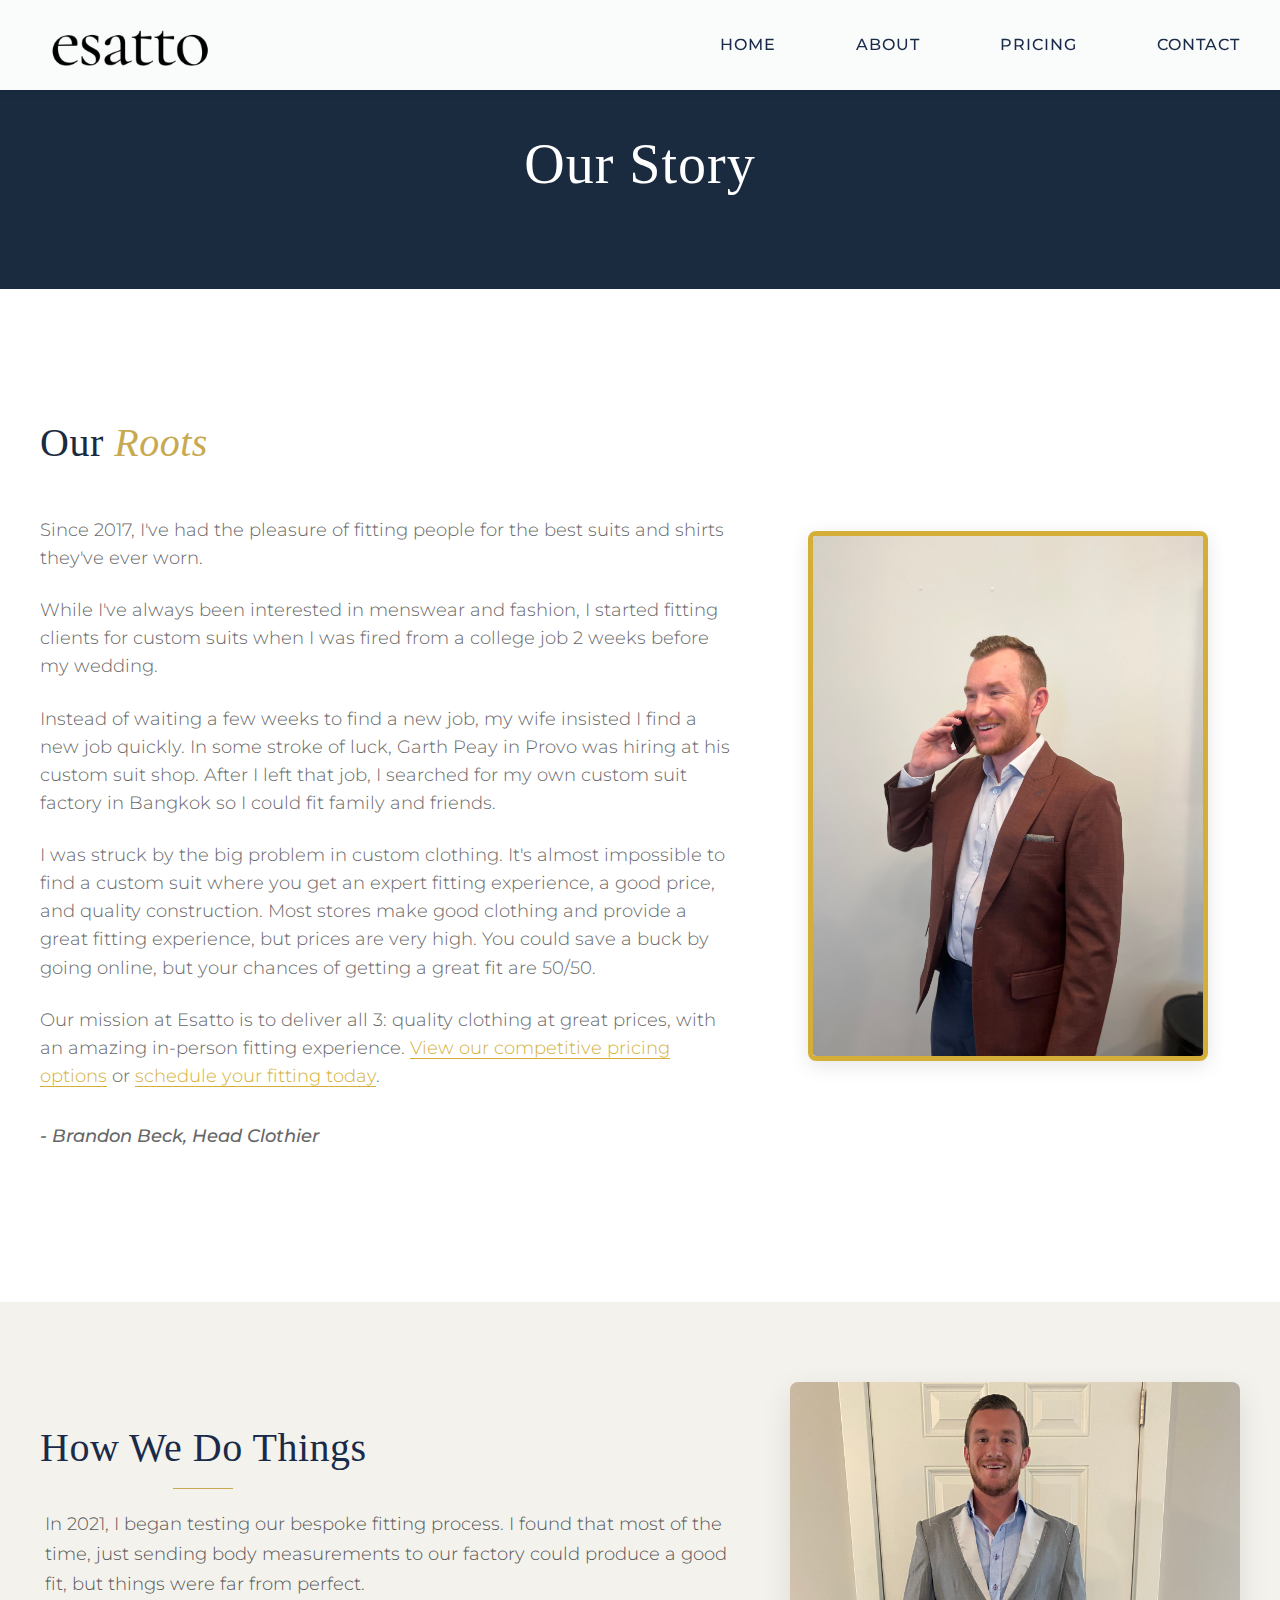
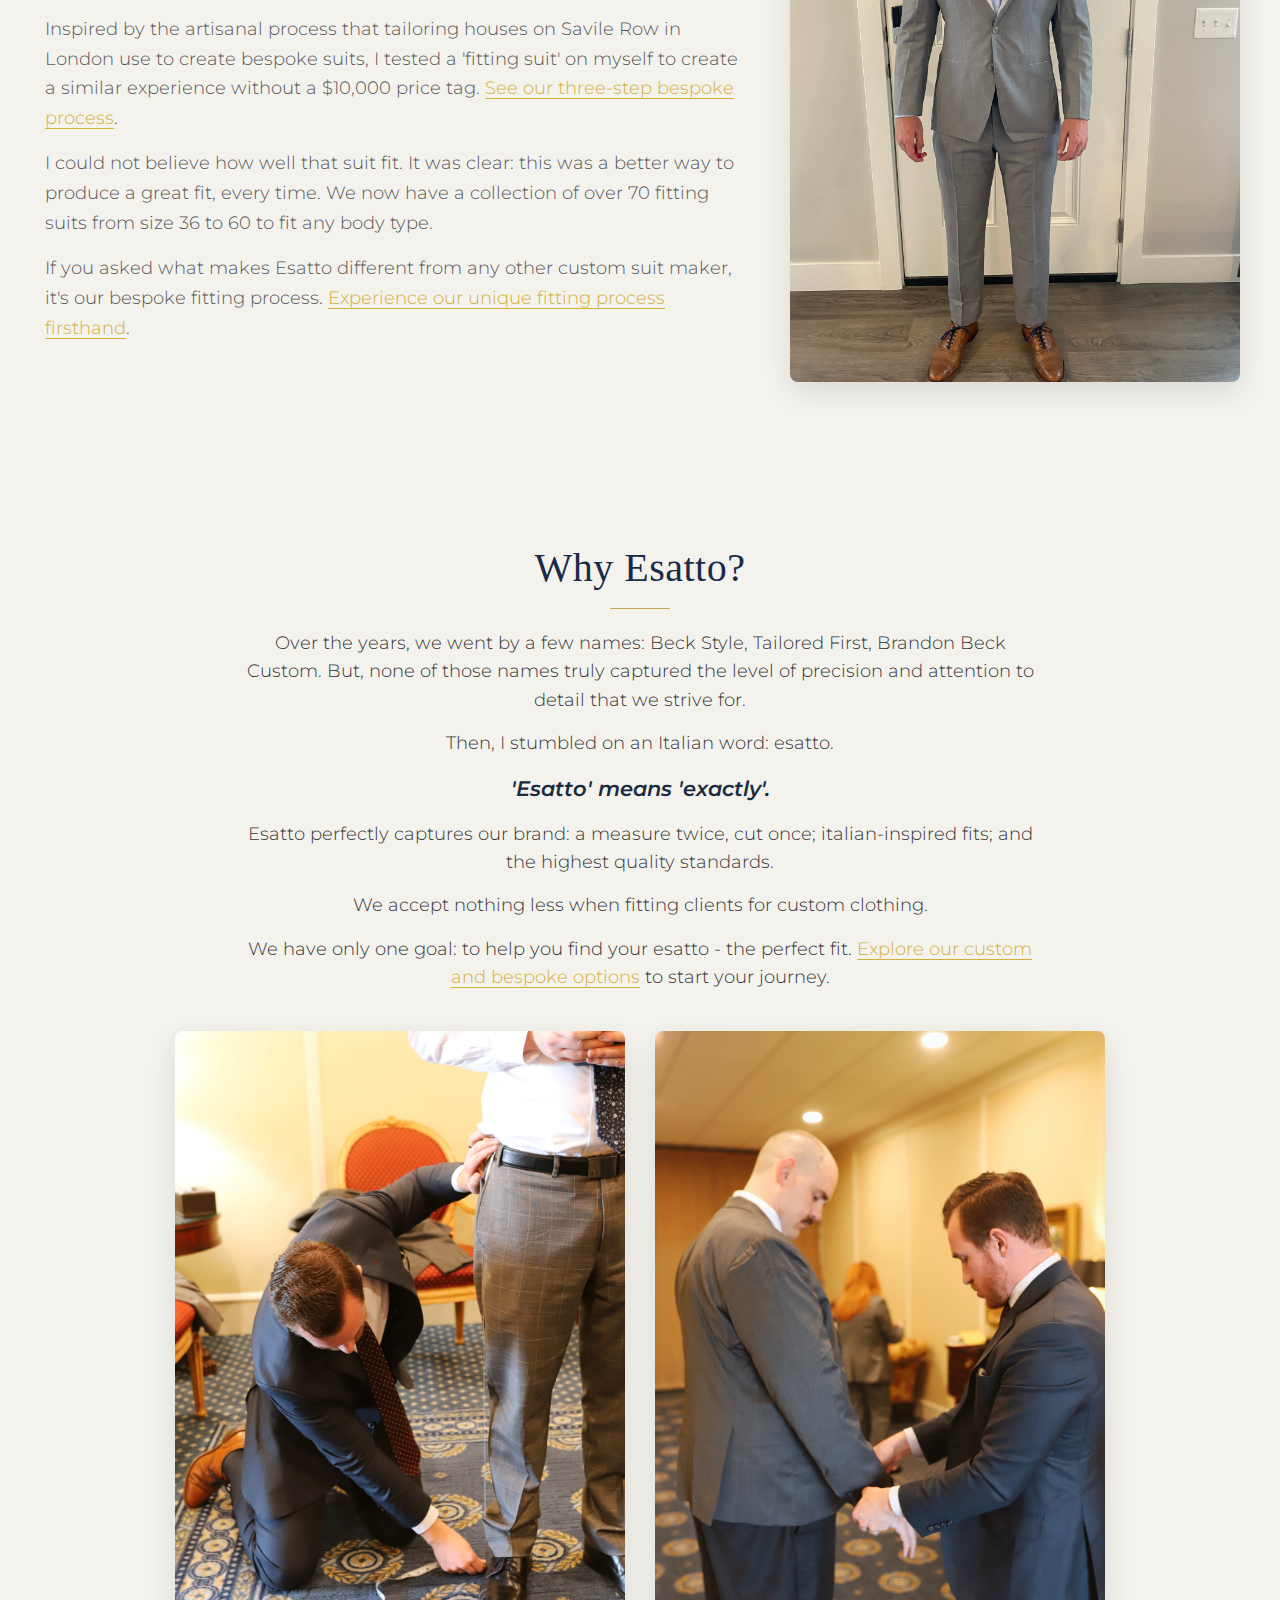
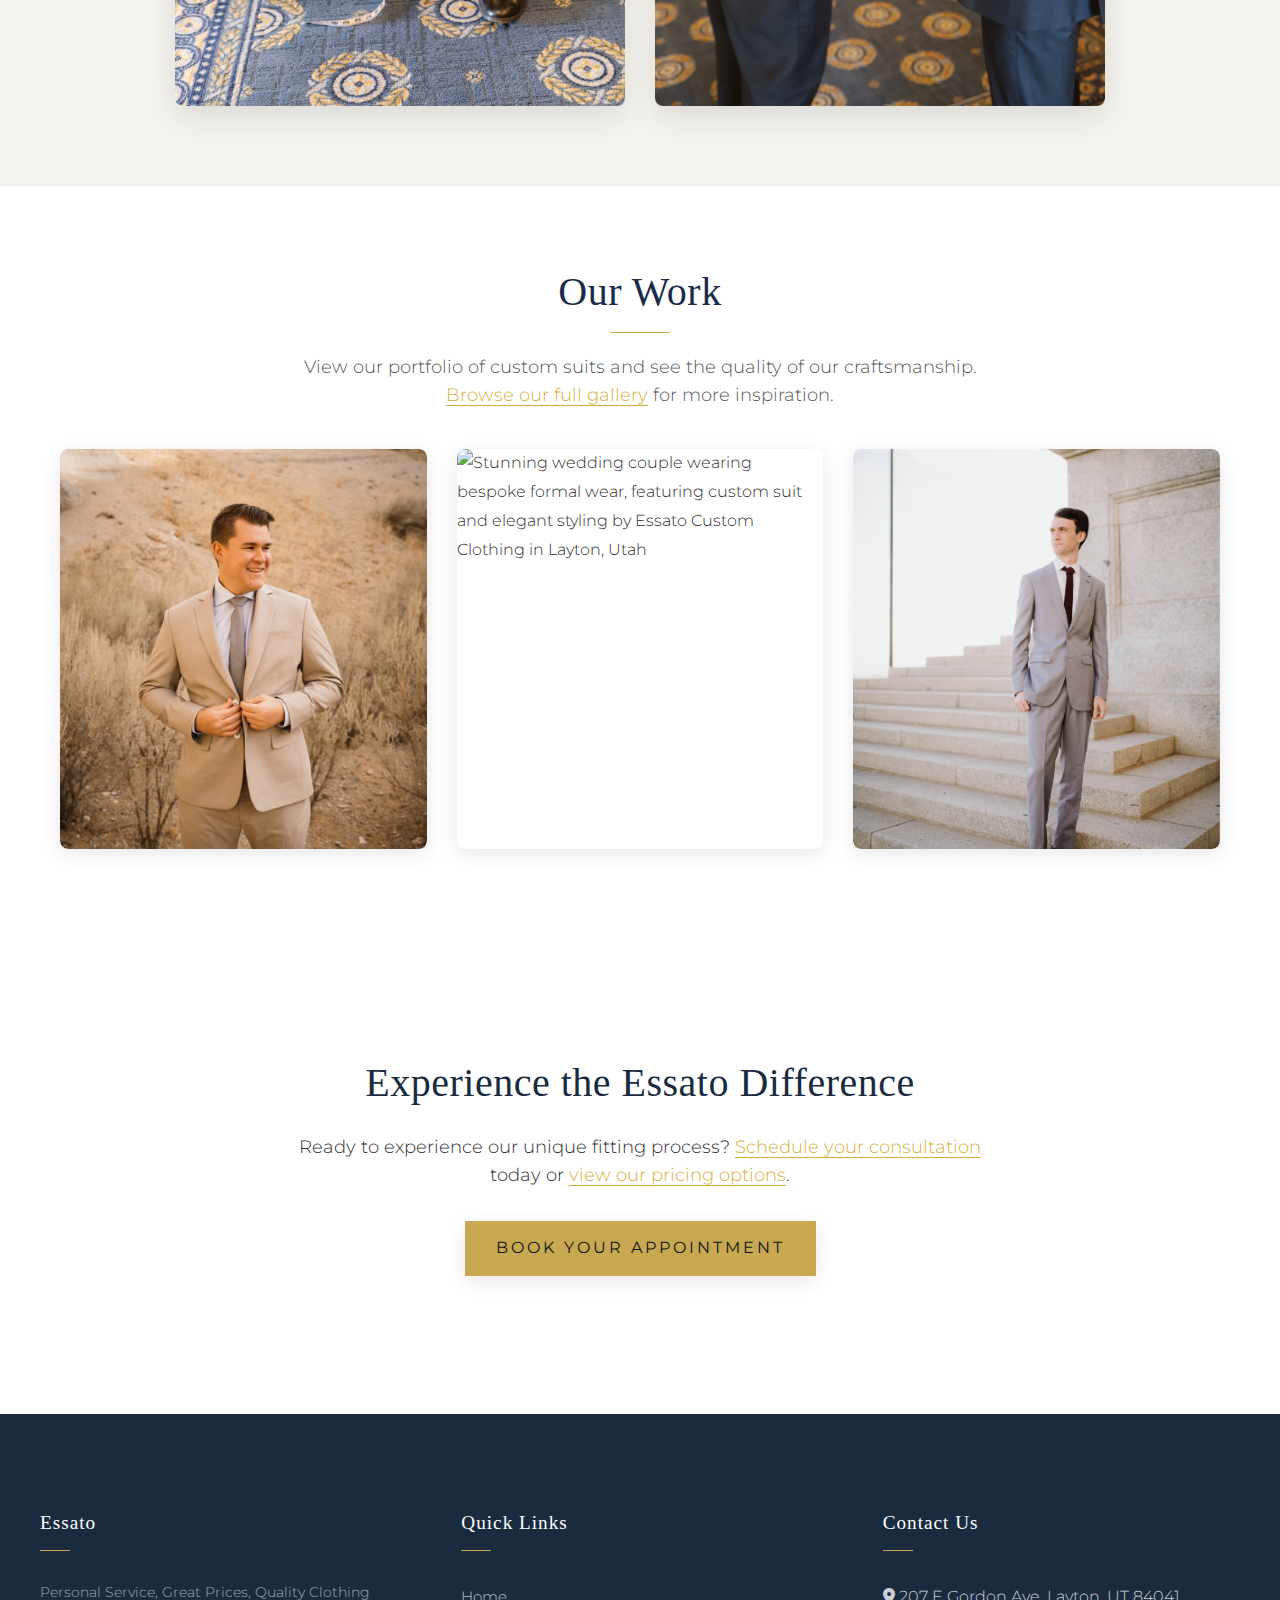
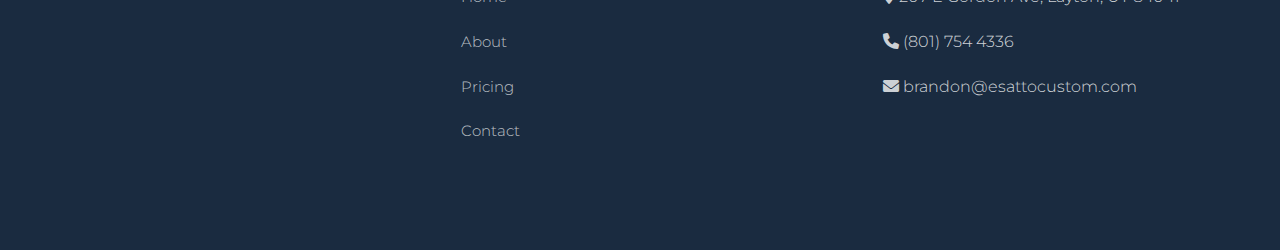
==== about.html @ cc96e81b "Add files via upload" ====
<!DOCTYPE html>
<html lang="en">
<head>
    <meta charset="UTF-8">
    <meta name="viewport" content="width=device-width, initial-scale=1.0, maximum-scale=5.0, user-scalable=yes">
    <title>About Us | Essato Customs</title>
    <link rel="stylesheet" href="style.css">
    <link rel="stylesheet" href="https://cdnjs.cloudflare.com/ajax/libs/font-awesome/6.0.0/css/all.min.css">
    <link href="https://fonts.googleapis.com/css2?family=Montserrat:wght@300;400;500;600;700&display=swap" rel="stylesheet">
</head>
<body>
    <!-- Header -->
    <header style="background: rgba(255, 255, 255, 0.98); box-shadow: 0 2px 10px rgba(0,0,0,0.1); position: fixed; width: 100%; z-index: 100; height: 90px; border-bottom: none;">
        <div class="container nav-container" style="display: flex; justify-content: space-between; align-items: center; height: 100%; padding: 0 40px; max-width: 1400px; margin: 0 auto;">
            <a href="index.html" style="text-decoration: none; display: flex; align-items: center; justify-content: flex-start; flex: 2; border: none; outline: none; background: none;">
                <img src="essatologo.png" alt="Essato Custom" style="height: auto; width: 180px; margin-top: 5px; border: none;">
            </a>
            <ul class="nav-menu" style="display: flex; list-style: none; margin: 0; padding: 0; gap: 40px; flex: 3; justify-content: flex-end;">
                <li class="nav-item"><a href="index.html" class="nav-link" style="color: #1a2b4a; text-decoration: none; font-size: 1rem; font-weight: 500; letter-spacing: 1px; text-transform: uppercase; transition: color 0.3s ease;">Home</a></li>
                <li class="nav-item"><a href="about.html" class="nav-link" style="color: #1a2b4a; text-decoration: none; font-size: 1rem; font-weight: 500; letter-spacing: 1px; text-transform: uppercase; transition: color 0.3s ease;">About</a></li>
                <li class="nav-item"><a href="pricing.html" class="nav-link" style="color: #1a2b4a; text-decoration: none; font-size: 1rem; font-weight: 500; letter-spacing: 1px; text-transform: uppercase; transition: color 0.3s ease;">Pricing</a></li>
                <li class="nav-item"><a href="contact.html" class="nav-link" style="color: #1a2b4a; text-decoration: none; font-size: 1rem; font-weight: 500; letter-spacing: 1px; text-transform: uppercase; transition: color 0.3s ease;">Contact</a></li>
            </ul>
            <div class="hamburger" style="display: none; cursor: pointer;">
                <span class="bar" style="display: block; width: 25px; height: 3px; margin: 5px auto; background-color: #1a2b4a;"></span>
                <span class="bar" style="display: block; width: 25px; height: 3px; margin: 5px auto; background-color: #1a2b4a;"></span>
                <span class="bar" style="display: block; width: 25px; height: 3px; margin: 5px auto; background-color: #1a2b4a;"></span>
            </div>
        </div>
    </header>

    <!-- Page Banner - Fixed to prevent cutting off on mobile -->
    <section class="section banner-section" style="background-color: var(--primary-color); color: var(--light-color); padding: 8rem 0 4rem;">
        <div class="container" style="text-align: center;">
            <h1 style="color: var(--light-color);">Our Story</h1>
        </div>
    </section>

    <!-- Our History -->
    <section class="section">
        <div class="container">
            <div class="about-grid">
                <div class="about-content">
                    <h2 id="our-roots">Our <span class="gold-accent">Roots</span></h2>
                    <p>Since 2017, I've had the pleasure of fitting people for the best suits and shirts they've ever worn.</p>
                    <p>While I've always been interested in menswear and fashion, I started fitting clients for custom suits when I was fired from a college job 2 weeks before my wedding.</p>
                    <p>Instead of waiting a few weeks to find a new job, my wife insisted I find a new job quickly. In some stroke of luck, Garth Peay in Provo was hiring at his custom suit shop. After I left that job, I searched for my own custom suit factory in Bangkok so I could fit family and friends.</p>
                    <p>I was struck by the big problem in custom clothing. It's almost impossible to find a custom suit where you get an expert fitting experience, a good price, and quality construction. Most stores make good clothing and provide a great fitting experience, but prices are very high. You could save a buck by going online, but your chances of getting a great fit are 50/50.</p>
                    <p>Our mission at Esatto is to deliver all 3: quality clothing at great prices, with an amazing in-person fitting experience. <a href="pricing.html" style="color: #d4af37; text-decoration: none; border-bottom: 1px solid #d4af37;">View our competitive pricing options</a> or <a href="contact.html" style="color: #d4af37; text-decoration: none; border-bottom: 1px solid #d4af37;">schedule your fitting today</a>.</p>
                    <p style="font-style: italic; margin-top: 2rem; font-weight: 500;">- Brandon Beck, Head Clothier</p>
                </div>
                <div style="flex: 1; display: flex; justify-content: center; align-items: center; padding: 20px;">
                    <div style="width: 100%; max-width: 400px; border: 5px solid #d4af37; border-radius: 8px; overflow: hidden; box-shadow: 0 5px 20px rgba(0,0,0,0.1);">
                        <img src="head-clothier-brandon-beck-essato-custom-layton-utah.jpg" alt="Brandon Beck, Head Clothier and founder of Essato Custom Clothing, bringing expert custom tailoring services to Layton, Utah" style="width: 100%; height: auto; display: block; object-fit: cover; background-color: white;">
                    </div>
                </div>
            </div>
        </div>
    </section>

    <!-- How We Do Things Section -->
    <section class="section" style="background-color: var(--accent-color); padding: 80px 0;">
        <div class="container">
            <div class="how-we-do-wrapper" style="display: flex; flex-wrap: wrap; align-items: center; gap: 40px; max-width: 1200px; margin: 0 auto;">
                <div class="how-we-do-content" style="flex: 1.2; min-width: 300px;">
                    <h2 id="how-we-do-things" class="section-title" style="font-size: 2.5rem; color: #1a2b4a; margin-bottom: 20px;">How We Do Things</h2>
                    <p class="section-description" style="font-size: 1.1rem; line-height: 1.7; color: #555; margin-bottom: 15px;">In 2021, I began testing our bespoke fitting process. I found that most of the time, just sending body measurements to our factory could produce a good fit, but things were far from perfect.</p>
                    <p class="section-description" style="font-size: 1.1rem; line-height: 1.7; color: #555; margin-bottom: 15px;">Inspired by the artisanal process that tailoring houses on Savile Row in London use to create bespoke suits, I tested a 'fitting suit' on myself to create a similar experience without a $10,000 price tag. <a href="index.html#bespoke-process" style="color: #d4af37; text-decoration: none; border-bottom: 1px solid #d4af37;">See our three-step bespoke process</a>.</p>
                    <p class="section-description" style="font-size: 1.1rem; line-height: 1.7; color: #555; margin-bottom: 15px;">I could not believe how well that suit fit. It was clear: this was a better way to produce a great fit, every time. We now have a collection of over 70 fitting suits from size 36 to 60 to fit any body type.</p>
                    <p class="section-description" style="font-size: 1.1rem; line-height: 1.7; color: #555;">If you asked what makes Esatto different from any other custom suit maker, it's our bespoke fitting process. <a href="contact.html" style="color: #d4af37; text-decoration: none; border-bottom: 1px solid #d4af37;">Experience our unique fitting process firsthand</a>.</p>
                </div>
                <div class="how-we-do-image" style="flex: 0.8; min-width: 250px; max-width: 450px;">
                    <div style="width: 100%; border-radius: 8px; overflow: hidden; box-shadow: 0 10px 30px rgba(0,0,0,0.1); background-color: #f8f8f8;">
                        <img src="bespoke-fitting-process-custom-suits-layton-utah.jpg" alt="Expert bespoke fitting process demonstration at Essato Custom Clothing, showcasing our unique fitting suit method for achieving perfect measurements in Layton, Utah" style="width: 100%; height: auto; display: block;">
                    </div>
                </div>
            </div>
        </div>
    </section>

    <!-- Why Essato -->
    <section class="section" style="background-color: var(--accent-color); padding: 80px 0;">
        <div class="container">
            <div class="section-header" style="text-align: center; margin-bottom: 40px;">
                <h2 id="why-essato" class="section-title" style="font-size: 2.5rem; color: #1a2b4a; margin-bottom: 20px;">Why Esatto?</h2>
                <p class="section-description" style="font-size: 1.1rem; color: #333; max-width: 800px; margin: 0 auto 15px;">Over the years, we went by a few names: Beck Style, Tailored First, Brandon Beck Custom. But, none of those names truly captured the level of precision and attention to detail that we strive for.</p>
                <p class="section-description" style="font-size: 1.1rem; color: #333; max-width: 800px; margin: 0 auto 15px;">Then, I stumbled on an Italian word: esatto.</p>
                <p class="section-description" style="font-size: 1.3rem; font-style: italic; font-weight: 600; color: var(--primary-color); margin-bottom: 15px;">'Esatto' means 'exactly'.</p>
                <p class="section-description" style="font-size: 1.1rem; color: #333; max-width: 800px; margin: 0 auto 15px;">Esatto perfectly captures our brand: a measure twice, cut once; italian-inspired fits; and the highest quality standards.</p>
                <p class="section-description" style="font-size: 1.1rem; color: #333; max-width: 800px; margin: 0 auto 15px;">We accept nothing less when fitting clients for custom clothing.</p>
                <p class="section-description" style="font-size: 1.1rem; color: #333; max-width: 800px; margin: 0 auto;">We have only one goal: to help you find your esatto - the perfect fit. <a href="pricing.html#custom-options" style="color: #d4af37; text-decoration: none; border-bottom: 1px solid #d4af37;">Explore our custom and bespoke options</a> to start your journey.</p>
            </div>
            
            <div style="display: flex; flex-wrap: wrap; justify-content: center; gap: 30px; max-width: 1000px; margin: 40px auto 0;">
                <div style="flex: 1; min-width: 280px; max-width: 450px;">
                    <div style="width: 100%; border-radius: 8px; overflow: hidden; box-shadow: 0 10px 30px rgba(0,0,0,0.1);">
                        <img src="custom-suit-monogram-detail-craftsmanship-layton-utah.jpg" alt="Exquisite monogrammed cuff detail on a custom-tailored suit, showcasing the precision and personalization available at Essato Custom Clothing in Layton, Utah" style="width: 100%; height: auto; display: block;">
                    </div>
                </div>
                <div style="flex: 1; min-width: 280px; max-width: 450px;">
                    <div style="width: 100%; border-radius: 8px; overflow: hidden; box-shadow: 0 10px 30px rgba(0,0,0,0.1);">
                        <img src="bespoke-suit-interior-premium-construction-layton-utah.jpg" alt="Premium interior suit construction and luxury lining details, demonstrating the superior craftsmanship of Essato Custom Clothing's bespoke suits in Layton, Utah" style="width: 100%; height: auto; display: block;">
                    </div>
                </div>
            </div>
        </div>
    </section>

    <!-- Gallery Section - Enhanced for mobile viewing -->
    <section class="section" style="padding: 80px 0; background: #fff;">
        <div class="container" style="max-width: 1200px; margin: 0 auto; padding: 0 20px;">
            <div class="section-header" style="text-align: center; margin-bottom: 40px;">
                <h2 class="section-title" style="font-size: 2.5rem; color: #1a2b4a; margin-bottom: 20px;">Our Work</h2>
                <p style="font-size: 1.1rem; color: #555; max-width: 700px; margin: 0 auto;">View our portfolio of custom suits and see the quality of our craftsmanship. <a href="index.html#gallery" style="color: #d4af37; text-decoration: none; border-bottom: 1px solid #d4af37;">Browse our full gallery</a> for more inspiration.</p>
            </div>
            <div class="gallery-grid" style="
                display: grid;
                grid-template-columns: repeat(3, 1fr);
                gap: 30px;
                margin-top: 20px;">
                
                <!-- Gallery Items -->
                <div class="gallery-item" style="cursor: pointer; border-radius: 8px; overflow: hidden; box-shadow: 0 5px 20px rgba(0,0,0,0.1);">
                    <img src="custom-tan-wedding-suit-desert-photoshoot-layton-utah.jpg" alt="Elegant custom-tailored tan wedding suit perfectly styled for a desert setting, showcasing Essato Custom Clothing's versatile designs in Layton, Utah" style="width: 100%; height: 400px; display: block; object-fit: cover;">
                </div>
                
                <div class="gallery-item" style="cursor: pointer; border-radius: 8px; overflow: hidden; box-shadow: 0 5px 20px rgba(0,0,0,0.1);">
                    <img src="custom-wedding-couple-formal-attire-layton-utah.jpg" alt="Stunning wedding couple wearing bespoke formal wear, featuring custom suit and elegant styling by Essato Custom Clothing in Layton, Utah" style="width: 100%; height: 400px; display: block; object-fit: cover;">
                </div>
                
                <div class="gallery-item" style="cursor: pointer; border-radius: 8px; overflow: hidden; box-shadow: 0 5px 20px rgba(0,0,0,0.1);">
                    <img src="custom-light-gray-wedding-suit-formal-layton-utah.jpg" alt="Distinguished light gray custom wedding suit photographed on stone steps, exemplifying the refined tailoring of Essato Custom Clothing in Layton, Utah" style="width: 100%; height: 400px; display: block; object-fit: cover;">
                </div>
            </div>
        </div>
    </section>

    <!-- CTA Section -->
    <section class="section">
        <div class="container" style="text-align: center;">
            <h2>Experience the Essato Difference</h2>
            <p style="max-width: 700px; margin: 0 auto 2rem;">Ready to experience our unique fitting process? <a href="contact.html" style="color: #d4af37; text-decoration: none; border-bottom: 1px solid #d4af37;">Schedule your consultation</a> today or <a href="pricing.html" style="color: #d4af37; text-decoration: none; border-bottom: 1px solid #d4af37;">view our pricing options</a>.</p>
            <a href="contact.html" class="btn btn-gold">Book Your Appointment</a>
        </div>
    </section>

    <!-- Footer -->
    <footer>
        <div class="container">
            <div class="footer-grid">
                <div class="footer-col">
                    <h4>Essato</h4>
                    <p>Personal Service, Great Prices, Quality Clothing</p>
                </div>
                <div class="footer-col">
                    <h4>Quick Links</h4>
                    <ul class="footer-links">
                        <li><a href="index.html">Home</a></li>
                        <li><a href="about.html">About</a></li>
                        <li><a href="pricing.html">Pricing</a></li>
                        <li><a href="contact.html">Contact</a></li>
                    </ul>
                </div>
                <div class="footer-col">
                    <h4>Contact Us</h4>
                    <ul class="footer-links">
                        <li><i class="fas fa-map-marker-alt"></i> 207 E Gordon Ave, Layton, UT 84041</li>
                        <li><i class="fas fa-phone"></i> (801) 754 4336</li>
                        <li><i class="fas fa-envelope"></i> brandon@esattocustom.com</li>
                    </ul>
                </div>
            </div>
        </div>
    </footer>

    <style>
        /* Base responsive styles */
        :root {
            --container-padding: 20px;
        }

        /* Enhanced responsive styles */
        @media (max-width: 1024px) {
            .about-grid {
                grid-template-columns: 1fr;
                gap: 40px;
            }

            .section {
                padding: 60px var(--container-padding);
            }

            .gallery-grid {
                grid-template-columns: repeat(2, 1fr);
                gap: 20px;
            }

            [style*="max-width: 400px"] {
                max-width: 100% !important;
            }
        }

        @media (max-width: 768px) {
            :root {
                --container-padding: 15px;
            }

            .section {
                padding: 40px var(--container-padding);
            }

            .gallery-grid {
                grid-template-columns: 1fr;
                gap: 15px;
            }

            .gallery-item img {
                height: auto !important;
                max-height: 400px !important;
                width: 100% !important;
                object-fit: cover !important;
            }

            /* Typography scaling */
            h1 {
                font-size: calc(2rem + 1vw) !important;
            }

            h2 {
                font-size: calc(1.5rem + 1vw) !important;
            }

            h3 {
                font-size: calc(1.2rem + 0.5vw) !important;
            }

            p {
                font-size: calc(0.9rem + 0.3vw) !important;
                line-height: 1.6 !important;
            }

            /* Image improvements */
            [style*="width: 100%; max-width: 400px; border: 5px solid #d4af37"] {
                max-width: 100% !important;
                margin: 0 auto !important;
            }
            
            /* Fix section padding for better mobile spacing */
            .section {
                padding: 40px 15px !important;
            }
            
            /* Improve readability of footer content */
            .footer-grid {
                display: grid;
                grid-template-columns: 1fr !important;
                gap: 30px !important;
                text-align: center !important;
            }
            
            .footer-links {
                justify-content: center !important;
            }
            
            /* Add touch-friendly padding to all clickable elements */
            .nav-link, .btn, .footer-links a {
                padding: 12px !important;
                display: block !important;
            }

            /* Mobile Menu Fixes - Improved for touch */
            .hamburger {
                display: block !important;
                z-index: 1001;
                position: relative;
            }

            .nav-menu {
                display: none;
                position: fixed !important;
                left: -100% !important;
                top: 90px !important;
                flex-direction: column !important;
                background-color: rgba(255, 255, 255, 0.98) !important;
                width: 100% !important;
                text-align: center !important;
                transition: 0.3s ease-in-out !important;
                box-shadow: 0 2px 10px rgba(0,0,0,0.1) !important;
                padding: 20px 0 !important;
                z-index: 999 !important;
                height: calc(100vh - 90px) !important;
                overflow-y: auto !important;
            }

            .nav-menu.active {
                display: flex !important;
                left: 0 !important;
            }

            .nav-item {
                margin: 16px 0 !important;
                display: block !important;
                width: 100% !important;
            }

            .nav-link {
                font-size: 1.1rem !important;
                color: var(--primary-color) !important;
                padding: 10px 20px !important;
                display: block !important;
                width: 100% !important;
            }

            /* Hamburger Animation */
            .hamburger .bar {
                transition: all 0.3s ease-in-out;
            }

            .hamburger.active .bar:nth-child(2) {
                opacity: 0 !important;
                transform: translateX(20px);
            }

            .hamburger.active .bar:nth-child(1) {
                transform: translateY(8px) rotate(45deg);
                background-color: #1a2b4a !important;
            }

            .hamburger.active .bar:nth-child(3) {
                transform: translateY(-8px) rotate(-45deg);
                background-color: #1a2b4a !important;
            }
        }

        @media (max-width: 480px) {
            :root {
                --container-padding: 10px;
            }

            .section {
                padding: 30px var(--container-padding);
            }

            /* Button scaling - Improved touch targets */
            .btn {
                width: 100%;
                padding: 16px !important;  /* Increased from 12px for better touch */
                font-size: 16px !important; /* Increased from 14px for better readability */
                margin: 10px 0 !important;
            }

            /* Improve spacing */
            .section > .container {
                margin: 0 auto;
                padding: 0 var(--container-padding);
            }

            /* Image height adjustments */
            .gallery-item img {
                max-height: 300px !important;
            }
            
            /* Make logo smaller on very small screens */
            [src="essatologo.png"] {
                width: 150px !important;
            }
            
            /* Adjust header height */
            header {
                height: 70px !important;
            }
        }

        /* Print styles */
        @media print {
            .nav-menu, .hamburger, .footer {
                display: none !important;
            }

            .container {
                width: 100% !important;
                padding: 0 !important;
            }

            img {
                max-width: 100% !important;
                page-break-inside: avoid;
            }

            body {
                font-size: 12pt;
            }
        }

        /* Hamburger Menu Core Styles */
        .hamburger {
            display: none;
            cursor: pointer;
            background: none;
            border: none;
            padding: 0;
            margin: 0;
            outline: none;
            z-index: 1001;
            position: relative;
        }

        .hamburger .bar {
            display: block;
            width: 25px;
            height: 3px;
            margin: 5px auto;
            background-color: #1a2b4a;
            transition: all 0.3s ease-in-out;
        }

        @media (max-width: 768px) {
            .hamburger {
                display: block !important;
            }

            .nav-menu {
                display: none;
                position: fixed;
                left: -100%;
                top: 90px;
                flex-direction: column;
                background-color: rgba(255, 255, 255, 0.98);
                width: 100%;
                text-align: center;
                transition: 0.3s ease-in-out;
                box-shadow: 0 2px 10px rgba(0,0,0,0.1);
                padding: 20px 0;
                z-index: 999;
                height: calc(100vh - 90px);
                overflow-y: auto;
            }

            .nav-menu.active {
                display: flex !important;
                left: 0 !important;
            }

            .nav-item {
                margin: 16px 0;
                width: 100%;
            }

            .nav-link {
                font-size: 1.1rem !important;
                padding: 10px 20px !important;
                display: block !important;
                width: 100% !important;
            }

            /* Hamburger Animation */
            .hamburger.active .bar:nth-child(2) {
                opacity: 0;
                transform: translateX(20px);
            }

            .hamburger.active .bar:nth-child(1) {
                transform: translateY(8px) rotate(45deg);
            }

            .hamburger.active .bar:nth-child(3) {
                transform: translateY(-8px) rotate(-45deg);
            }
        }

        /* About page specific responsive styles */
        .about-grid {
            display: grid;
            grid-template-columns: 1.5fr 1fr;
            gap: 40px;
            align-items: center;
        }
        
        .gallery-grid {
            display: grid;
            grid-template-columns: repeat(3, 1fr);
            gap: 30px;
        }
        
        .gallery-item img {
            width: 100%;
            height: 400px;
            object-fit: cover;
            border-radius: 8px;
            box-shadow: 0 5px 20px rgba(0,0,0,0.1);
            transition: transform 0.3s ease;
        }
        
        .gallery-item img:hover {
            transform: scale(1.02);
        }
        
        /* Responsive breakpoints */
        @media (max-width: 992px) {
            .about-grid {
                gap: 30px;
            }
            
            .gallery-grid {
                gap: 20px;
            }
            
            .gallery-item img {
                height: 350px;
            }
        }
        
        @media (max-width: 768px) {
            .about-grid {
                grid-template-columns: 1fr;
                gap: 30px;
            }
            
            .gallery-grid {
                grid-template-columns: repeat(2, 1fr);
                gap: 15px;
            }
            
            .gallery-item img {
                height: 300px;
            }
        }
        
        @media (max-width: 576px) {
            .gallery-grid {
                grid-template-columns: 1fr;
            }
            
            .gallery-item img {
                height: auto;
                max-height: 350px;
            }
        }

        /* Specific mobile styles for the How We Do Things section */
        @media (max-width: 768px) {
            .how-we-do-wrapper {
                flex-direction: column !important; /* Changed from column-reverse to column */
                gap: 25px !important;
            }
            
            .how-we-do-content {
                flex: 1 !important;
                min-width: 100% !important;
                order: 1; /* Content first */
            }
            
            .how-we-do-image {
                flex: 1 !important;
                min-width: 100% !important;
                max-width: 100% !important;
                margin: 0 auto !important;
                order: 2; /* Image second */
            }
            
            .how-we-do-image > div {
                max-width: 400px !important;
                margin: 0 auto !important;
                border: none !important; /* Removed gold border */
            }
            
            .how-we-do-image img {
                width: 100% !important;
                height: auto !important;
                object-fit: contain !important; /* Changed from cover to contain */
                max-height: none !important;
                object-position: center !important;
            }
        }
        
        @media (max-width: 480px) {
            .how-we-do-content h2 {
                font-size: 1.8rem !important;
            }
            
            .how-we-do-content p {
                font-size: 0.95rem !important;
            }
            
            .how-we-do-image > div {
                max-width: 320px !important;
            }
        }

        /* Specific styles for the How We Do Things image */
        .how-we-do-image img {
            width: 100%;
            height: auto;
            object-position: center;
            max-height: none;
        }

        /* Enhanced mobile gallery styles */
        @media (max-width: 768px) {
            .gallery-grid {
                grid-template-columns: 1fr !important;
                gap: 30px !important;
            }
            
            .gallery-item {
                max-width: 500px !important;
                margin: 0 auto !important;
            }
            
            .gallery-item img {
                height: auto !important;
                max-height: 500px !important; /* Increased from 300px */
                width: 100% !important;
                object-fit: cover !important;
                border-radius: 8px !important;
            }
        }
        
        @media (max-width: 480px) {
            .gallery-item {
                max-width: 100% !important;
            }
            
            .gallery-item img {
                max-height: 450px !important; /* Still larger than before, but appropriate for small screens */
                border-radius: 8px !important;
            }
            
            .section-header {
                margin-bottom: 25px !important;
            }
        }
        
        /* Add a subtle zoom effect on tap/click for mobile */
        @media (max-width: 768px) {
            .gallery-item {
                transition: transform 0.3s ease;
            }
            
            .gallery-item:active {
                transform: scale(0.98);
            }
        }

        /* Fix for the page banner to prevent it from being cut off */
        @media (max-width: 768px) {
            .banner-section {
                padding-top: 140px !important; /* Increased from 8rem to ensure content isn't hidden under the header */
                padding-bottom: 50px !important;
            }
            
            .banner-section h1 {
                font-size: 2.2rem !important;
                margin-top: 0 !important;
            }
        }
        
        @media (max-width: 480px) {
            .banner-section {
                padding-top: 120px !important;
                padding-bottom: 40px !important;
            }
            
            .banner-section h1 {
                font-size: 2rem !important;
            }
        }
        
        /* Ensure the header doesn't cover content */
        header {
            background: rgba(255, 255, 255, 0.98) !important;
        }
        
        /* Add smooth scrolling for better experience */
        html {
            scroll-behavior: smooth;
        }
    </style>

    <script>
        document.addEventListener('DOMContentLoaded', function() {
            const hamburger = document.querySelector('.hamburger');
            const navMenu = document.querySelector('.nav-menu');

            if (hamburger && navMenu) {
                hamburger.addEventListener('click', function(e) {
                    e.stopPropagation();
                    hamburger.classList.toggle('active');
                    
                    if (!navMenu.classList.contains('active')) {
                        navMenu.classList.add('active');
                        navMenu.style.display = 'flex';
                        navMenu.style.left = '0';
                        document.body.style.overflow = 'hidden'; // Prevent scrolling when menu is open
                    } else {
                        navMenu.classList.remove('active');
                        navMenu.style.left = '-100%';
                        document.body.style.overflow = ''; // Restore scrolling
                        setTimeout(() => {
                            if (!navMenu.classList.contains('active')) {
                                navMenu.style.display = 'none';
                            }
                        }, 300);
                    }
                });

                // Close menu when clicking outside
                document.addEventListener('click', function(e) {
                    if (!hamburger.contains(e.target) && !navMenu.contains(e.target)) {
                        hamburger.classList.remove('active');
                        navMenu.classList.remove('active');
                        navMenu.style.left = '-100%';
                        document.body.style.overflow = ''; // Restore scrolling
                        setTimeout(() => {
                            if (!navMenu.classList.contains('active')) {
                                navMenu.style.display = 'none';
                            }
                        }, 300);
                    }
                });

                // Close menu when clicking a link
                document.querySelectorAll('.nav-link').forEach(link => {
                    link.addEventListener('click', function() {
                        hamburger.classList.remove('active');
                        navMenu.classList.remove('active');
                        navMenu.style.left = '-100%';
                        setTimeout(() => {
                            if (!navMenu.classList.contains('active')) {
                                navMenu.style.display = 'none';
                            }
                        }, 300);
                    });
                });

                // Prevent menu from closing when clicking inside it
                navMenu.addEventListener('click', function(e) {
                    e.stopPropagation();
                });
            }
            
            // Add passive event listeners for better scroll performance
            document.addEventListener('touchstart', function(){}, {passive: true});
            
            // Lazy load images for better mobile performance
            if ('loading' in HTMLImageElement.prototype) {
                const images = document.querySelectorAll('img[src]');
                images.forEach(img => {
                    img.setAttribute('loading', 'lazy');
                });
            }
        });
    </script>
</body>
</html>
---- style.css ----
:root {
    --primary-color: #1a2b40; /* Deep navy/midnight blue */
    --secondary-color: #c8a951; /* Rich gold */
    --accent-color: #f4f2ed; /* Warm cream */
    --dark-color: #111111;
    --light-color: #ffffff;
    --text-color: #2c2c2c;
    --gray-color: #f7f7f7;
    --transition: all 0.4s cubic-bezier(0.165, 0.84, 0.44, 1);
    --box-shadow: 0 10px 30px rgba(0, 0, 0, 0.05);
    --hover-shadow: 0 20px 40px rgba(0, 0, 0, 0.1);
    --font-primary: 'Montserrat', sans-serif;
    --font-secondary: 'Times New Roman', serif;
    --container-padding-large: 40px;
    --container-padding-medium: 20px;
    --container-padding-small: 15px;
    --container-padding-xsmall: 10px;
}

* {
    margin: 0;
    padding: 0;
    box-sizing: border-box;
}

body {
    font-family: var(--font-primary);
    line-height: 1.8;
    color: var(--text-color);
    background-color: var(--light-color);
    font-weight: 300;
    font-size: 16px;
    overflow-x: hidden;
}

h1, h2, h3, h4, h5, h6 {
    font-family: var(--font-secondary);
    font-weight: 400;
    line-height: 1.3;
    margin-bottom: 1.5rem;
    color: var(--primary-color);
    letter-spacing: 0.5px;
}

h1 {
    font-size: clamp(2rem, 5vw, 3.5rem);
    letter-spacing: 1px;
}

h2 {
    font-size: clamp(1.5rem, 4vw, 2.5rem);
}

h3 {
    font-size: clamp(1.2rem, 3vw, 2rem);
}

p {
    margin-bottom: 1.8rem;
    line-height: 1.6;
    font-weight: 300;
    font-size: clamp(0.9rem, 2vw, 1.1rem);
}

a {
    text-decoration: none;
    color: var(--primary-color);
    transition: var(--transition);
}

a:hover {
    color: var(--secondary-color);
}

img {
    max-width: 100%;
    height: auto;
}

.container {
    width: 100%;
    max-width: 1400px;
    margin: 0 auto;
    padding: 0 var(--container-padding-large);
    box-sizing: border-box;
}

/* Button Styles */
.btn {
    display: inline-block;
    padding: 12px 30px;
    background: var(--primary-color);
    color: var(--light-color);
    border: 1px solid var(--primary-color);
    cursor: pointer;
    transition: all 0.3s ease;
    font-weight: 400;
    text-transform: uppercase;
    letter-spacing: 3px;
    font-size: 1rem;
    position: relative;
    overflow: hidden;
    z-index: 1;
    border-radius: 0;
    box-shadow: 0 5px 20px rgba(0,0,0,0.1);
}

.btn:after {
    content: '';
    position: absolute;
    top: 0;
    left: -100%;
    width: 100%;
    height: 100%;
    background: var(--secondary-color);
    transition: var(--transition);
    z-index: -1;
}

.btn:hover:after {
    left: 0;
}

.btn:hover {
    color: var(--dark-color);
    border-color: var(--secondary-color);
    transform: translateY(-3px);
    box-shadow: 0 10px 25px rgba(0, 0, 0, 0.15);
}

.btn-gold {
    background: var(--secondary-color);
    border-color: var(--secondary-color);
    color: var(--dark-color);
}

.btn-gold:after {
    background: var(--primary-color);
}

.btn-gold:hover {
    color: var(--light-color);
}

.btn-outline {
    background: transparent;
    color: var(--primary-color);
    border: 1px solid var(--primary-color);
}

.btn-outline:hover {
    color: var(--light-color);
}

/* Header Styles */
header {
    background-color: var(--light-color);
    box-shadow: 0 2px 20px rgba(0, 0, 0, 0.05);
    position: fixed;
    width: 100%;
    z-index: 1000;
    padding: 0.5rem 0;
}

.nav-container {
    display: flex;
    justify-content: space-between;
    align-items: center;
    padding: 1rem 0;
    position: relative;
}

.logo {
    font-family: var(--font-secondary);
    font-size: 2rem;
    color: var(--primary-color);
    font-weight: 400;
    letter-spacing: 3px;
    position: relative;
    display: inline-block;
    padding-bottom: 5px;
}

.logo:after {
    content: '';
    position: absolute;
    bottom: 0;
    left: 0;
    width: 40px;
    height: 1px;
    background: var(--secondary-color);
}

.logo span {
    color: var(--secondary-color);
    font-style: italic;
}

.nav-menu {
    display: flex;
    list-style: none;
}

.nav-item {
    margin-left: 2.5rem;
}

.nav-link {
    color: var(--dark-color);
    font-weight: 400;
    font-size: 0.9rem;
    text-transform: uppercase;
    letter-spacing: 2px;
    transition: var(--transition);
    position: relative;
    padding: 5px 0;
}

.nav-link:after {
    content: '';
    position: absolute;
    width: 0;
    height: 1px;
    bottom: 0;
    left: 0;
    background-color: var(--secondary-color);
    transition: var(--transition);
}

.nav-link:hover:after {
    width: 100%;
}

.nav-link:hover {
    color: var(--primary-color);
}

.hamburger {
    display: none;
}

.hamburger .bar {
    display: block;
    width: 25px;
    height: 2px;
    margin: 5px auto;
    background-color: var(--dark-color);
    transition: var(--transition);
}

/* Hero Section Enhanced */
.hero {
    height: 100vh;
    background-color: var(--dark-color);
    display: flex;
    align-items: center;
    position: relative;
    overflow: hidden;
    background-size: cover;
    background-position: center 10%;
    background-attachment: scroll;
    animation: none;
}

.hero-overlay {
    position: absolute;
    top: 0;
    left: 0;
    width: 100%;
    height: 100%;
    background: linear-gradient(to bottom, 
                rgba(26, 43, 64, 0.8) 0%,
                rgba(26, 43, 64, 0.85) 50%,
                rgba(26, 43, 64, 0.9) 100%);
    z-index: 1;
}

.hero-content {
    max-width: 800px;
    z-index: 2;
    position: relative;
    padding: 0 2rem;
    margin: 0 auto;
    animation: fade-in-up 1.2s ease-out forwards;
}

.hero-content.centered {
    text-align: center;
}

@keyframes fade-in-up {
    from {
        opacity: 0;
        transform: translateY(30px);
    }
    to {
        opacity: 1;
        transform: translateY(0);
    }
}

.hero-tagline {
    display: inline-block;
    font-size: 1rem;
    text-transform: uppercase;
    letter-spacing: 3px;
    color: var(--secondary-color);
    margin-bottom: 1.5rem;
    position: relative;
    font-weight: 500;
    padding-left: 0;
}

.hero-content.centered .hero-tagline:before {
    display: none;
}

.hero h1 {
    font-size: 4.5rem;
    margin-bottom: 1.5rem;
    color: var(--light-color);
    line-height: 1.3;
    font-weight: 400;
    letter-spacing: 1px;
    text-shadow: 0 2px 10px rgba(0, 0, 0, 0.2);
}

.hero-content.centered .hero-separator {
    margin-left: auto;
    margin-right: auto;
    width: 120px;
    height: 3px;
    margin-bottom: 2rem;
    background: linear-gradient(to right, transparent, var(--secondary-color), transparent);
}

.hero p {
    font-size: 1.2rem;
    margin-bottom: 2.5rem;
    color: rgba(255, 255, 255, 0.95);
    line-height: 1.8;
    font-weight: 300;
    text-shadow: 0 1px 3px rgba(0, 0, 0, 0.1);
    max-width: 700px;
    margin-left: auto;
    margin-right: auto;
}

.hero-content.centered .hero-btns {
    justify-content: center;
    margin-bottom: 3rem;
    display: flex;
    flex-wrap: wrap;
}

.hero-btns .btn {
    margin-right: 1.5rem;
    margin-bottom: 1.5rem;
    min-width: 220px;
    text-align: center;
    font-weight: 500;
    letter-spacing: 2px;
    padding: 16px 32px;
    transition: all 0.4s cubic-bezier(0.165, 0.84, 0.44, 1);
    border: 1px solid var(--light-color);
    background-color: rgba(255, 255, 255, 0.1);
    color: var(--light-color);
}

.hero-content.centered .hero-btns .btn {
    margin: 0 0.75rem 1.5rem;
}

.hero-btns .btn:hover {
    background-color: var(--light-color);
    color: var(--primary-color);
    transform: translateY(-5px);
    box-shadow: 0 15px 30px rgba(255, 255, 255, 0.2);
}

.hero-features {
    display: flex;
    flex-wrap: wrap;
    gap: 2.5rem;
}

.hero-feature {
    display: flex;
    align-items: center;
    color: var(--light-color);
}

.hero-feature i {
    color: var(--secondary-color);
    margin-right: 10px;
    font-size: 1.2rem;
    text-shadow: 0 0 10px rgba(200, 169, 81, 0.3);
}

.hero-feature span {
    font-size: 0.9rem;
    letter-spacing: 1px;
    text-transform: uppercase;
}

/* Section Styles */
.section {
    padding: 8rem 0;
}

.section-header {
    text-align: center;
    margin-bottom: 5rem;
    max-width: 800px;
    margin-left: auto;
    margin-right: auto;
}

.section-title {
    font-size: 2.5rem;
    margin-bottom: 1.5rem;
    position: relative;
    display: inline-block;
    padding-bottom: 15px;
}

.section-title:after {
    content: '';
    position: absolute;
    width: 60px;
    height: 1px;
    background-color: var(--secondary-color);
    bottom: 0;
    left: 50%;
    transform: translateX(-50%);
}

.section-description {
    max-width: 700px;
    margin: 0 auto;
    font-size: 1.1rem;
    color: #666;
}

/* Services Grid */
.services-grid {
    display: grid;
    grid-template-columns: repeat(auto-fit, minmax(300px, 1fr));
    gap: 2.5rem;
}

.service-card {
    background: var(--light-color);
    border: 1px solid rgba(0, 0, 0, 0.03);
    padding: 3rem 2rem;
    border-radius: 0;
    transition: var(--transition);
    text-align: center;
    box-shadow: var(--box-shadow);
    position: relative;
}

.service-card:after {
    content: '';
    position: absolute;
    bottom: 0;
    left: 0;
    width: 0;
    height: 3px;
    background-color: var(--secondary-color);
    transition: var(--transition);
}

.service-card:hover {
    transform: translateY(-10px);
    box-shadow: var(--hover-shadow);
}

.service-card:hover:after {
    width: 100%;
}

.service-icon {
    font-size: 2.5rem;
    color: var(--secondary-color);
    margin-bottom: 1.5rem;
}

.service-title {
    margin-bottom: 1rem;
    font-size: 1.5rem;
}

/* About Section */
.about-grid {
    display: grid;
    grid-template-columns: 1fr 1fr;
    gap: 5rem;
    align-items: center;
}

.about-img {
    height: 500px;
    background-size: contain;
    background-repeat: no-repeat;
    background-position: center;
    border: 12px solid var(--secondary-color);
    box-shadow: 0 4px 12px rgba(0, 0, 0, 0.1);
    margin: 3rem;
    background-color: var(--light-color);
}

.about-img:after {
    display: none;
}

.about-content h2 {
    margin-bottom: 2rem;
    position: relative;
    padding-bottom: 15px;
    display: inline-block;
}

.about-content h2:after {
    display: none;
}

.about-content p {
    margin-bottom: 1.5rem;
    color: #666;
}

/* Pricing Section */
.pricing-table {
    display: grid;
    grid-template-columns: repeat(auto-fit, minmax(300px, 1fr));
    gap: 3rem;
    margin-top: 2rem;
}

.pricing-card {
    background: var(--light-color);
    padding: 3rem 2rem;
    text-align: center;
    border-radius: 0;
    transition: var(--transition);
    border: 1px solid rgba(0, 0, 0, 0.05);
    position: relative;
    overflow: hidden;
    box-shadow: var(--box-shadow);
}

.pricing-card:after {
    content: '';
    position: absolute;
    top: 0;
    left: 0;
    width: 100%;
    height: 5px;
    background-color: var(--primary-color);
    transition: var(--transition);
}

.pricing-card:hover {
    transform: translateY(-15px);
    box-shadow: var(--hover-shadow);
}

.pricing-card:hover:after {
    background-color: var(--secondary-color);
}

.pricing-title {
    color: var(--primary-color);
    margin-bottom: 1rem;
    font-size: 1.5rem;
}

.pricing-price {
    font-size: 3rem;
    font-weight: 300;
    color: var(--secondary-color);
    margin-bottom: 2rem;
    font-family: var(--font-secondary);
}

.pricing-features {
    list-style: none;
    margin-bottom: 2.5rem;
}

.pricing-features li {
    padding: 0.8rem 0;
    border-bottom: 1px solid rgba(0, 0, 0, 0.03);
    color: #666;
}

/* Contact Section */
.contact-grid {
    display: grid;
    grid-template-columns: 1fr 1fr;
    gap: 5rem;
    align-items: start;
}

.contact-info h3 {
    margin-bottom: 2rem;
    position: relative;
    padding-bottom: 15px;
    display: inline-block;
}

.contact-info h3:after {
    content: '';
    position: absolute;
    width: 40px;
    height: 1px;
    background-color: var(--secondary-color);
    bottom: 0;
    left: 0;
}

.contact-details {
    list-style: none;
    margin-bottom: 2.5rem;
}

.contact-details li {
    margin-bottom: 2rem;
    display: flex;
    align-items: flex-start;
}

.contact-details i {
    color: var(--secondary-color);
    margin-right: 1.5rem;
    font-size: 1.5rem;
    margin-top: 5px;
}

.contact-form .form-group {
    margin-bottom: 2rem;
}

.contact-form label {
    display: block;
    margin-bottom: 0.8rem;
    font-weight: 400;
    color: var(--primary-color);
    font-size: 0.9rem;
    text-transform: uppercase;
    letter-spacing: 1px;
}

.contact-form input,
.contact-form textarea,
.contact-form select {
    width: 100%;
    padding: 1rem 1.5rem;
    border: 1px solid rgba(0, 0, 0, 0.1);
    border-radius: 0;
    font-family: var(--font-primary);
    transition: var(--transition);
    background: var(--light-color);
    font-size: 0.95rem;
    color: var(--text-color);
    font-weight: 300;
}

.contact-form input:focus,
.contact-form textarea:focus,
.contact-form select:focus {
    outline: none;
    border-color: var(--secondary-color);
    box-shadow: 0 0 0 3px rgba(200, 169, 81, 0.1);
}

.contact-form textarea {
    min-height: 150px;
}

/* Table Styling */
table {
    width: 100%;
    border-collapse: collapse;
    box-shadow: var(--box-shadow);
    background-color: var(--light-color);
}

table th {
    background-color: var(--primary-color);
    color: var(--light-color);
    text-align: left;
    padding: 1.2rem 1.5rem;
    font-weight: 500;
    letter-spacing: 1px;
    text-transform: uppercase;
    font-size: 0.85rem;
}

table td {
    padding: 1.2rem 1.5rem;
    vertical-align: middle;
    border-bottom: 1px solid rgba(0, 0, 0, 0.05);
    color: #666;
}

table tr:nth-child(even) {
    background-color: rgba(0, 0, 0, 0.02);
}

table tr:hover {
    background-color: rgba(200, 169, 81, 0.05);
}

/* Footer */
footer {
    background-color: var(--primary-color);
    color: rgba(255, 255, 255, 0.8);
    padding: 6rem 0 1.5rem;
    position: relative;
}

.footer-grid {
    display: grid;
    grid-template-columns: repeat(auto-fit, minmax(250px, 1fr));
    gap: 4rem;
    margin-bottom: 4rem;
}

.footer-col h4 {
    color: var(--light-color);
    margin-bottom: 2rem;
    position: relative;
    display: inline-block;
    padding-bottom: 15px;
    letter-spacing: 1px;
    font-size: 1.2rem;
}

.footer-col h4:after {
    content: '';
    position: absolute;
    width: 30px;
    height: 1px;
    background-color: var(--secondary-color);
    bottom: 0;
    left: 0;
}

.footer-col p {
    font-size: 0.85rem;
    line-height: 1.4;
    color: rgba(255, 255, 255, 0.6);
}

.footer-links {
    list-style: none;
}

.footer-links li {
    margin-bottom: 1rem;
}

.footer-links a {
    color: rgba(255, 255, 255, 0.7);
    transition: var(--transition);
    position: relative;
    display: inline-block;
    padding-left: 0;
    font-size: 0.95rem;
}

.footer-links a:before {
    content: '';
    position: absolute;
    width: 0;
    height: 1px;
    bottom: -3px;
    left: 0;
    background-color: var(--secondary-color);
    transition: var(--transition);
}

.footer-links a:hover {
    color: var(--secondary-color);
    padding-left: 5px;
}

.footer-links a:hover:before {
    width: 100%;
}

.footer-bottom {
    text-align: center;
    padding-top: 2.5rem;
    border-top: 1px solid rgba(255, 255, 255, 0.1);
    color: rgba(255, 255, 255, 0.5);
    font-size: 0.9rem;
}

/* Luxury Elements */
.luxury-divider {
    width: 100%;
    height: 1px;
    background: linear-gradient(to right, transparent, var(--secondary-color), transparent);
    margin: 4rem 0;
    opacity: 0.6;
}

.gold-accent {
    color: var(--secondary-color);
    font-style: italic;
}

.luxury-card {
    background-color: var(--light-color);
    padding: 3.5rem 2.5rem;
    border: 1px solid rgba(0, 0, 0, 0.03);
    box-shadow: var(--box-shadow);
    transition: var(--transition);
    position: relative;
    overflow: hidden;
    height: 100%;
}

.luxury-card:before {
    content: '';
    position: absolute;
    top: 0;
    left: 0;
    width: 0;
    height: 3px;
    background-color: var(--secondary-color);
    transition: var(--transition);
}

.luxury-card:hover {
    transform: translateY(-10px);
    box-shadow: var(--hover-shadow);
}

.luxury-card:hover:before {
    width: 100%;
}

.testimonial {
    text-align: center;
    padding: 4rem 3rem;
    margin: 3rem 0;
    position: relative;
    background: var(--light-color);
    box-shadow: var(--box-shadow);
    border: 1px solid rgba(0, 0, 0, 0.03);
}

.testimonial:before {
    content: '\201C';
    font-family: var(--font-secondary);
    position: absolute;
    top: 30px;
    left: 50%;
    transform: translateX(-50%);
    font-size: 6rem;
    color: var(--secondary-color);
    opacity: 0.1;
}

.testimonial-text {
    font-style: italic;
    margin-bottom: 2rem;
    color: #666;
    font-size: 1.1rem;
    line-height: 1.8;
}

.testimonial-author {
    font-weight: 500;
    color: var(--primary-color);
    font-size: 1.1rem;
    margin-bottom: 0.3rem;
}

.testimonial-role {
    color: var(--secondary-color);
    font-size: 0.9rem;
    letter-spacing: 1px;
    text-transform: uppercase;
}

/* Responsive Styles */
@media screen and (max-width: 1200px) {
    .container {
        padding: 0 var(--container-padding-medium);
    }
    
    .hero h1 {
        font-size: 3.2rem;
    }
    
    .hero {
        background-position: 65% 10%;
    }
}

@media screen and (max-width: 992px) {
    .hero h1 {
        font-size: 2.8rem;
    }
    
    .hero {
        background-position: 60% 8%;
    }
    
    .about-grid,
    .contact-grid {
        grid-template-columns: 1fr;
        gap: 4rem;
    }
    
    .about-img {
        height: 350px;
        margin: 2rem;
    }
    
    .about-img:after {
        bottom: -20px;
        right: -20px;
    }
    
    .service-card,
    .luxury-card {
        padding: 2.5rem 1.5rem;
    }
}

@media screen and (max-width: 768px) {
    body {
        font-size: 15px;
    }
    
    .section {
        padding: 60px 0;
    }
    
    .hero {
        background-position: 55% 5%;
    }
    
    .hero-overlay {
        background: linear-gradient(to bottom,
                    rgba(26, 43, 64, 0.75) 0%,
                    rgba(26, 43, 64, 0.85) 100%);
    }
    
    .hero-content {
        text-align: center;
        padding: 0 1rem;
        margin: 0 auto;
    }
    
    .hero h1 {
        font-size: 2.5rem;
        line-height: 1.4;
    }
    
    .hero-img {
        width: 100%;
        opacity: 0.2;
    }
    
    .hamburger {
        display: block !important;
    }
    
    .nav-menu {
        display: none;
        position: fixed !important;
        left: -100% !important;
        top: 90px !important;
        flex-direction: column !important;
        background-color: rgba(255, 255, 255, 0.98) !important;
        width: 100% !important;
        text-align: center !important;
        transition: 0.3s ease-in-out !important;
        box-shadow: 0 2px 10px rgba(0,0,0,0.1) !important;
        padding: 20px 0 !important;
        z-index: 999 !important;
        height: calc(100vh - 90px) !important;
        overflow-y: auto !important;
    }
    
    .nav-menu.active {
        display: flex !important;
        left: 0 !important;
    }
    
    .nav-item {
        margin: 16px 0 !important;
        display: block !important;
        width: 100% !important;
    }
    
    .nav-link {
        font-size: 1.1rem !important;
        padding: 10px 20px !important;
        display: block !important;
        width: 100% !important;
    }
    
    .section-title {
        font-size: 2rem;
    }
    
    .services-grid,
    .pricing-table {
        gap: 2rem;
    }
    
    .footer-grid {
        gap: 3rem;
    }
    
    .hero-tagline {
        padding-left: 0;
    }
    
    .hero-tagline:before {
        display: none;
    }
    
    .hero-separator {
        margin-left: auto;
        margin-right: auto;
    }
    
    .hero-features {
        justify-content: center;
    }
    
    .hero-btns {
        justify-content: center;
    }
    
    .about-img {
        height: 300px;
        margin: 1.5rem;
        border-width: 8px;
    }
    
    .footer-col p {
        font-size: 0.8rem;
    }
}

@media screen and (max-width: 576px) {
    .hero h1 {
        font-size: 2rem;
        line-height: 1.4;
    }
    
    .hero p {
        font-size: 1rem;
    }
    
    .hero-btns .btn {
        min-width: 160px;
        padding: 14px 25px;
    }
    
    .container {
        padding: 0 var(--container-padding-xsmall);
    }
    
    .section {
        padding: 30px 0;
    }
    
    .section-header {
        margin-bottom: 3rem;
    }
    
    .btn {
        padding: 12px 25px;
        font-size: 0.75rem;
    }
    
    .about-img:after {
        display: none;
    }
    
    table th,
    table td {
        padding: 1rem;
    }
}

/* New Sections for Smith Bespoke-inspired Design */
.intro-section {
    padding: 6rem 0;
    background-color: var(--light-color);
}

.intro-text {
    max-width: 800px;
    margin: 0 auto;
    text-align: center;
    font-size: 1.2rem;
    line-height: 1.8;
    color: #666;
}

.process-section {
    padding: 8rem 0;
}

.process-grid {
    display: grid;
    grid-template-columns: 1fr 1fr;
    gap: 4rem;
    margin-top: 4rem;
}

.process-item {
    display: flex;
    align-items: flex-start;
    padding: 2rem;
}

.process-number {
    font-family: var(--font-secondary);
    font-size: 3.5rem;
    color: var(--secondary-color);
    margin-right: 1.5rem;
    line-height: 1;
    opacity: 0.8;
}

.process-content h3 {
    margin-bottom: 1rem;
    font-size: 1.5rem;
    color: var(--primary-color);
}

.process-content p {
    color: #666;
    line-height: 1.7;
}

.process-image {
    height: 100%;
    min-height: 300px;
    background-size: cover;
    background-position: center;
    box-shadow: var(--box-shadow);
    transition: var(--transition);
}

.process-image:hover {
    transform: scale(1.02);
    box-shadow: var(--hover-shadow);
}

.process-cta {
    text-align: center;
    margin-top: 5rem;
}

.service-price {
    font-family: var(--font-secondary);
    color: var(--secondary-color);
    font-size: 1.2rem;
    margin-bottom: 1.5rem;
    font-style: italic;
}

.testimonials-section {
    padding: 8rem 0;
}

.testimonials-section .section-title:after {
    background-color: var(--secondary-color);
}

.testimonials-grid {
    display: grid;
    grid-template-columns: repeat(auto-fit, minmax(300px, 1fr));
    gap: 3rem;
    margin-top: 4rem;
}

.testimonial-card {
    background-color: var(--light-color);
    padding: 3rem 2.5rem;
    border-radius: 0;
    box-shadow: var(--box-shadow);
    transition: var(--transition);
    position: relative;
}

.testimonial-card:hover {
    transform: translateY(-10px);
    box-shadow: var(--hover-shadow);
}

.testimonial-card:before {
    content: '\201C';
    font-family: var(--font-secondary);
    position: absolute;
    top: 20px;
    left: 20px;
    font-size: 4rem;
    color: var(--secondary-color);
    opacity: 0.2;
}

.testimonial-text {
    font-style: italic;
    margin-bottom: 2rem;
    color: #555;
    line-height: 1.8;
    position: relative;
    z-index: 1;
}

.testimonial-author {
    font-weight: 500;
    color: var(--primary-color);
    font-size: 1.1rem;
    margin-bottom: 0.3rem;
}

.testimonial-location {
    color: var(--secondary-color);
    font-size: 0.9rem;
    letter-spacing: 1px;
}

.flagship-section {
    padding: 8rem 0;
}

.flagship-grid {
    display: grid;
    grid-template-columns: 1fr 1fr;
    gap: 5rem;
    align-items: center;
}

.flagship-content h2 {
    margin-bottom: 2rem;
    position: relative;
    padding-bottom: 15px;
    display: inline-block;
}

.flagship-content h2:after {
    content: '';
    position: absolute;
    width: 60px;
    height: 1px;
    background-color: var(--secondary-color);
    bottom: 0;
    left: 0;
}

.flagship-content p {
    margin-bottom: 2rem;
    color: #666;
    line-height: 1.8;
}

.flagship-content address {
    font-style: normal;
    margin-bottom: 2rem;
}

.flagship-content address p {
    margin-bottom: 0.8rem;
    display: flex;
    align-items: center;
}

.flagship-content address i {
    color: var(--secondary-color);
    margin-right: 1rem;
    font-size: 1.2rem;
}

.flagship-hours {
    margin-bottom: 2.5rem;
}

.flagship-hours h3 {
    margin-bottom: 1rem;
    font-size: 1.3rem;
}

.flagship-hours p {
    margin-bottom: 0.5rem;
}

.flagship-image {
    height: 500px;
    background-size: cover;
    background-position: center;
    box-shadow: var(--hover-shadow);
    position: relative;
}

.flagship-image:after {
    content: '';
    position: absolute;
    bottom: -20px;
    right: -20px;
    width: 50%;
    height: 50%;
    border: 1px solid var(--secondary-color);
    z-index: -1;
}

.footer-form {
    display: flex;
    flex-direction: column;
    gap: 1rem;
}

.footer-form input {
    padding: 0.8rem 1rem;
    background-color: rgba(255, 255, 255, 0.1);
    border: 1px solid rgba(255, 255, 255, 0.2);
    color: var(--light-color);
    font-family: var(--font-primary);
}

.footer-form input::placeholder {
    color: rgba(255, 255, 255, 0.5);
}

.footer-form input:focus {
    outline: none;
    border-color: var(--secondary-color);
}

.footer-form button {
    width: 100%;
    padding: 0.8rem;
    font-size: 0.8rem;
}

/* Responsive adjustments for new sections */
@media screen and (max-width: 992px) {
    .process-grid,
    .flagship-grid {
        grid-template-columns: 1fr;
        gap: 3rem;
    }
    
    .process-image {
        order: -1;
        height: 350px;
    }
    
    .flagship-image {
        height: 400px;
        order: -1;
    }
    
    .flagship-image:after {
        bottom: -15px;
        right: -15px;
    }
}

@media screen and (max-width: 768px) {
    .intro-text {
        font-size: 1.1rem;
    }
    
    .process-item {
        padding: 1.5rem 1rem;
    }
    
    .process-number {
        font-size: 3rem;
        margin-right: 1rem;
    }
    
    .testimonial-card {
        padding: 2.5rem 2rem;
    }
    
    .flagship-content h2 {
        font-size: 2rem;
    }
}

@media screen and (max-width: 576px) {
    .process-item {
        flex-direction: column;
    }
    
    .process-number {
        margin-bottom: 1rem;
        margin-right: 0;
    }
    
    .process-image,
    .flagship-image {
        height: 300px;
    }
    
    .flagship-image:after {
        display: none;
    }
}

/* Responsive grid layouts */
.grid-layout {
    display: grid;
    grid-template-columns: repeat(auto-fit, minmax(300px, 1fr));
    gap: 30px;
}

/* Responsive cards */
.card {
    width: 100%;
    border-radius: 8px;
    overflow: hidden;
    box-shadow: 0 5px 20px rgba(0,0,0,0.1);
}

/* Touch device optimizations */
@media (hover: none) {
    .btn, input, select, textarea, a {
        cursor: pointer !important;
        -webkit-tap-highlight-color: rgba(0,0,0,0) !important;
    }
    
    input, select, textarea {
        font-size: 16px !important; /* Prevents iOS zoom on focus */
    }
    
    /* Larger touch targets */
    input, select, textarea, button, .btn, .nav-link {
        min-height: 44px !important;
    }
}

/* Add this to your style.css file */
.smaller-text {
    font-size: 0.85rem !important;
}

/* For responsive scaling */
@media (max-width: 768px) {
    .smaller-text {
        font-size: 0.8rem !important;
    }
}

@media (max-width: 480px) {
    .smaller-text {
        font-size: 0.75rem !important;
    }
}

.tagline, .subtitle {
    font-size: 0.9rem;
    font-weight: 400;
    color: #666;
    letter-spacing: 0.5px;
}

@media (max-width: 768px) {
    .tagline, .subtitle {
        font-size: 0.85rem;
    }
}
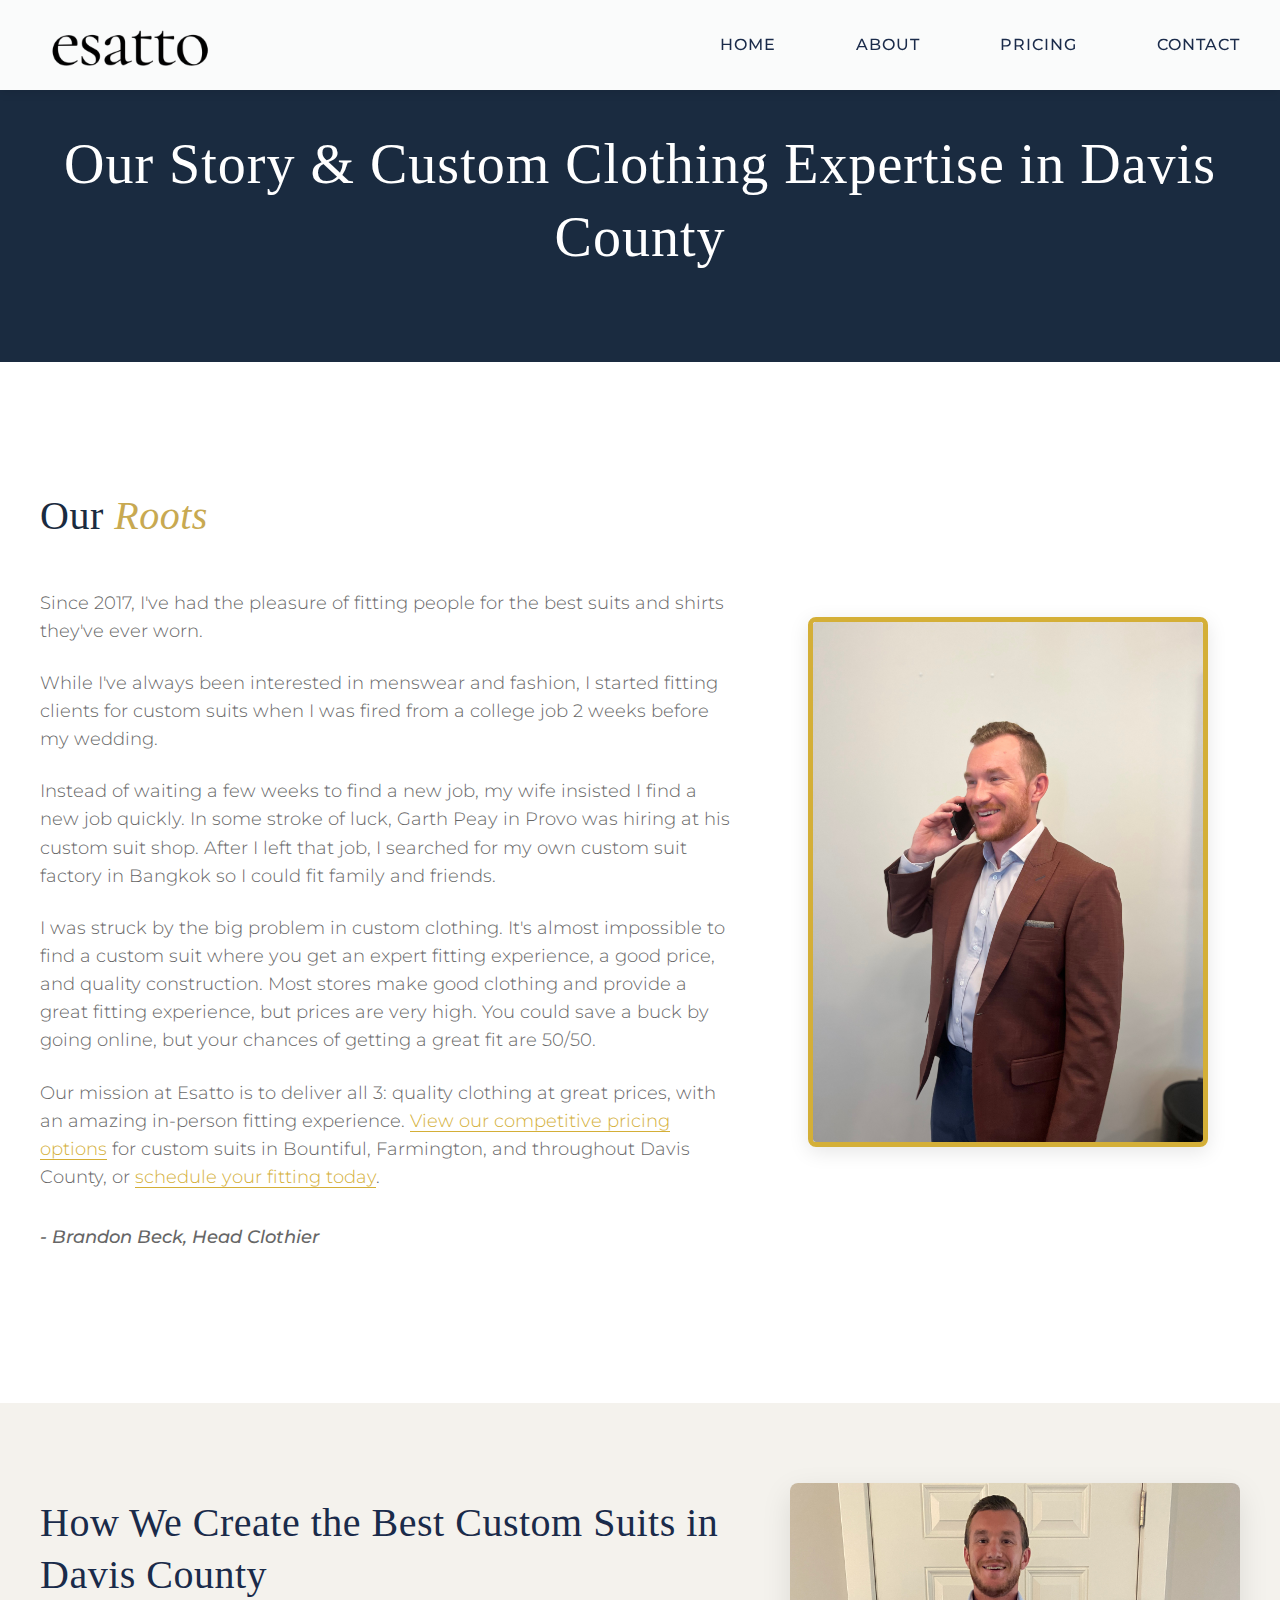
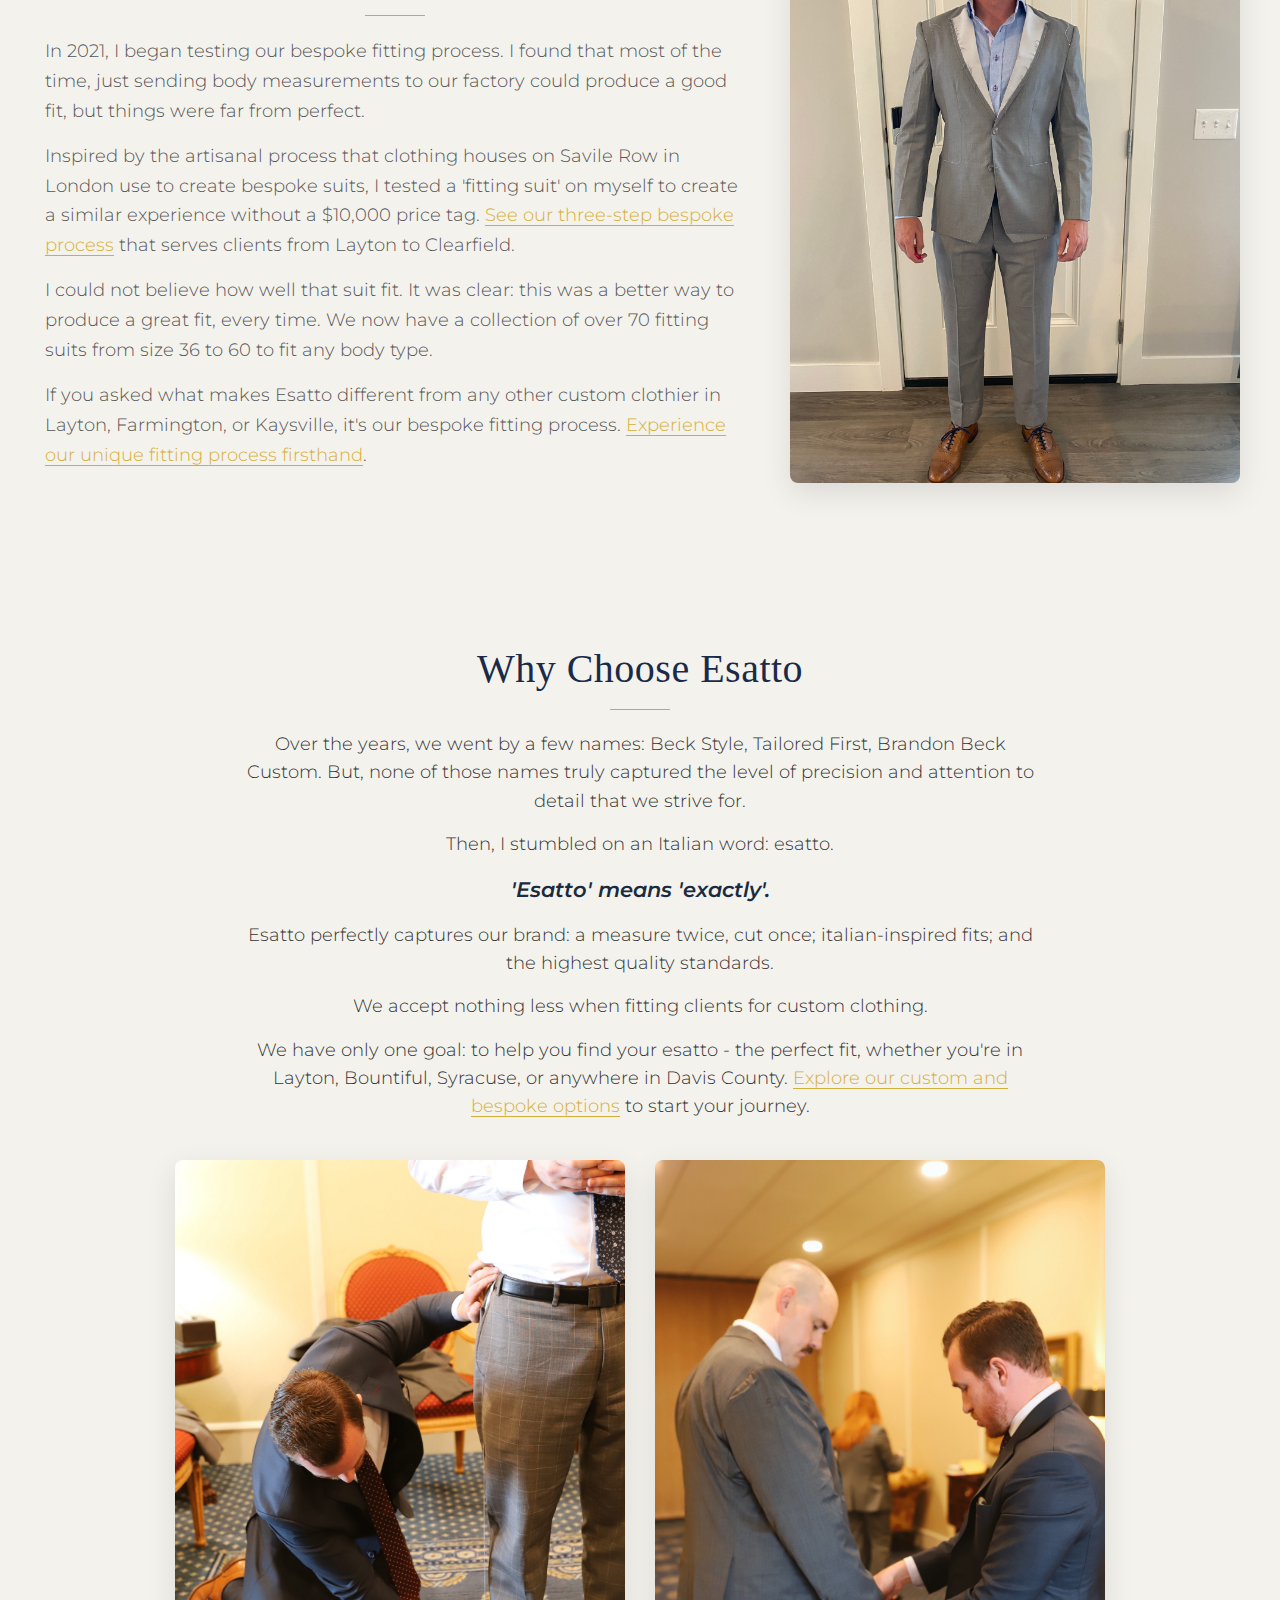
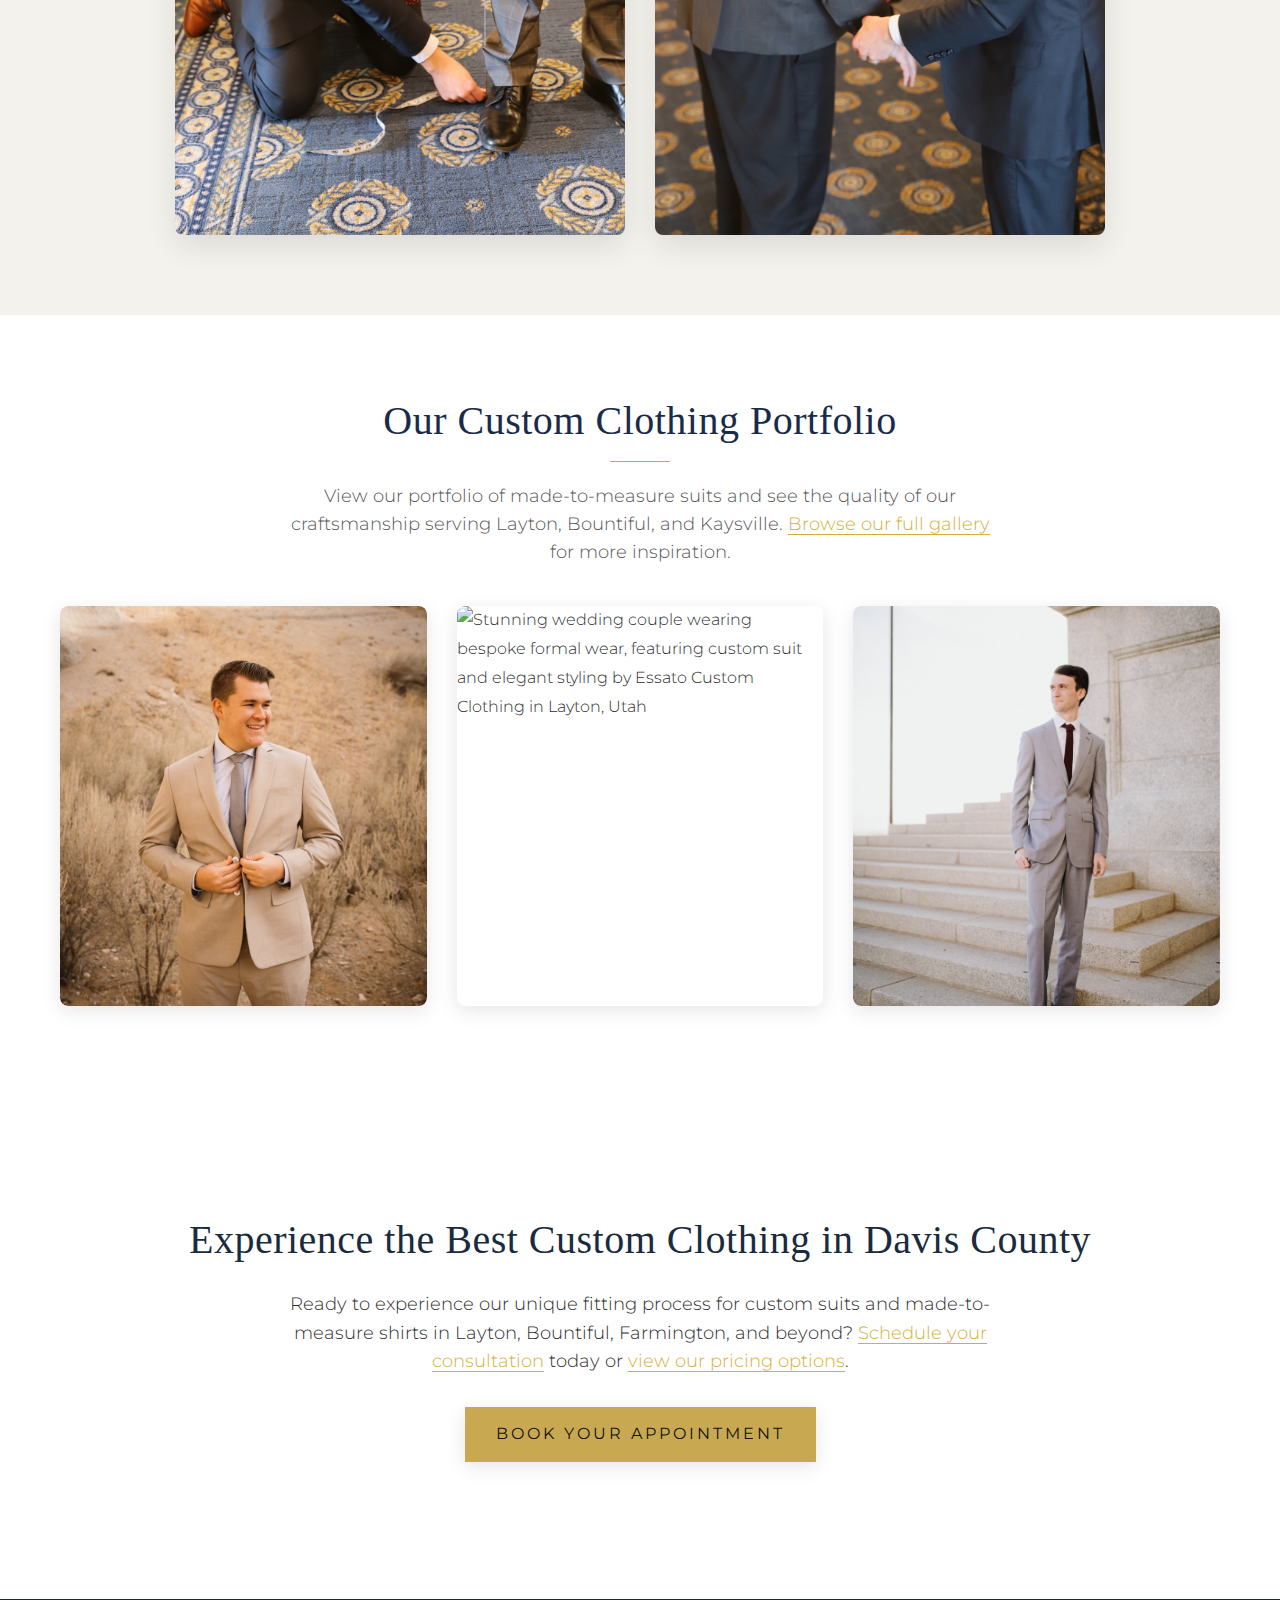
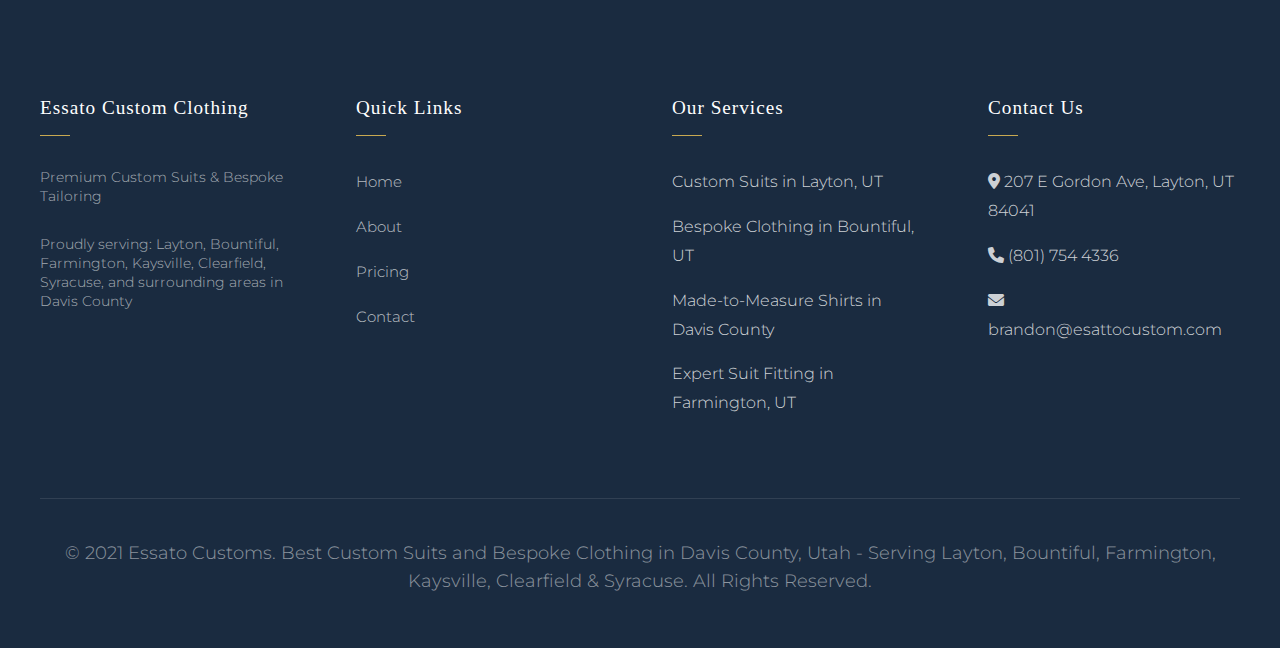
==== commit e10e3a41: "Add files via upload" ====
--- a/about.html
+++ b/about.html
@@ -3,7 +3,8 @@
 <head>
     <meta charset="UTF-8">
     <meta name="viewport" content="width=device-width, initial-scale=1.0, maximum-scale=5.0, user-scalable=yes">
-    <title>About Us | Essato Customs</title>
+    <title>About Our Custom Suits & Bespoke Clothing | Serving Layton, Bountiful, Farmington, Kaysville | Essato Custom Clothing</title>
+    <meta name="description" content="Learn about Essato Custom Clothing's bespoke fitting process. Offering custom suits in Layton, Bountiful, Farmington, Kaysville, Clearfield, and Syracuse. Discover why we're Davis County's premier clothier.">
     <link rel="stylesheet" href="style.css">
     <link rel="stylesheet" href="https://cdnjs.cloudflare.com/ajax/libs/font-awesome/6.0.0/css/all.min.css">
     <link href="https://fonts.googleapis.com/css2?family=Montserrat:wght@300;400;500;600;700&display=swap" rel="stylesheet">
@@ -32,7 +33,7 @@
     <!-- Page Banner - Fixed to prevent cutting off on mobile -->
     <section class="section banner-section" style="background-color: var(--primary-color); color: var(--light-color); padding: 8rem 0 4rem;">
         <div class="container" style="text-align: center;">
-            <h1 style="color: var(--light-color);">Our Story</h1>
+            <h1 style="color: var(--light-color);">Our Story & Custom Clothing Expertise in Davis County</h1>
         </div>
     </section>
 
@@ -46,7 +47,7 @@
                     <p>While I've always been interested in menswear and fashion, I started fitting clients for custom suits when I was fired from a college job 2 weeks before my wedding.</p>
                     <p>Instead of waiting a few weeks to find a new job, my wife insisted I find a new job quickly. In some stroke of luck, Garth Peay in Provo was hiring at his custom suit shop. After I left that job, I searched for my own custom suit factory in Bangkok so I could fit family and friends.</p>
                     <p>I was struck by the big problem in custom clothing. It's almost impossible to find a custom suit where you get an expert fitting experience, a good price, and quality construction. Most stores make good clothing and provide a great fitting experience, but prices are very high. You could save a buck by going online, but your chances of getting a great fit are 50/50.</p>
-                    <p>Our mission at Esatto is to deliver all 3: quality clothing at great prices, with an amazing in-person fitting experience. <a href="pricing.html" style="color: #d4af37; text-decoration: none; border-bottom: 1px solid #d4af37;">View our competitive pricing options</a> or <a href="contact.html" style="color: #d4af37; text-decoration: none; border-bottom: 1px solid #d4af37;">schedule your fitting today</a>.</p>
+                    <p>Our mission at Esatto is to deliver all 3: quality clothing at great prices, with an amazing in-person fitting experience. <a href="pricing.html" style="color: #d4af37; text-decoration: none; border-bottom: 1px solid #d4af37;">View our competitive pricing options</a> for custom suits in Bountiful, Farmington, and throughout Davis County, or <a href="contact.html" style="color: #d4af37; text-decoration: none; border-bottom: 1px solid #d4af37;">schedule your fitting today</a>.</p>
                     <p style="font-style: italic; margin-top: 2rem; font-weight: 500;">- Brandon Beck, Head Clothier</p>
                 </div>
                 <div style="flex: 1; display: flex; justify-content: center; align-items: center; padding: 20px;">
@@ -63,11 +64,11 @@
         <div class="container">
             <div class="how-we-do-wrapper" style="display: flex; flex-wrap: wrap; align-items: center; gap: 40px; max-width: 1200px; margin: 0 auto;">
                 <div class="how-we-do-content" style="flex: 1.2; min-width: 300px;">
-                    <h2 id="how-we-do-things" class="section-title" style="font-size: 2.5rem; color: #1a2b4a; margin-bottom: 20px;">How We Do Things</h2>
+                    <h2 id="how-we-do-things" class="section-title" style="font-size: 2.5rem; color: #1a2b4a; margin-bottom: 20px;">How We Create the Best Custom Suits in Davis County</h2>
                     <p class="section-description" style="font-size: 1.1rem; line-height: 1.7; color: #555; margin-bottom: 15px;">In 2021, I began testing our bespoke fitting process. I found that most of the time, just sending body measurements to our factory could produce a good fit, but things were far from perfect.</p>
-                    <p class="section-description" style="font-size: 1.1rem; line-height: 1.7; color: #555; margin-bottom: 15px;">Inspired by the artisanal process that tailoring houses on Savile Row in London use to create bespoke suits, I tested a 'fitting suit' on myself to create a similar experience without a $10,000 price tag. <a href="index.html#bespoke-process" style="color: #d4af37; text-decoration: none; border-bottom: 1px solid #d4af37;">See our three-step bespoke process</a>.</p>
+                    <p class="section-description" style="font-size: 1.1rem; line-height: 1.7; color: #555; margin-bottom: 15px;">Inspired by the artisanal process that clothing houses on Savile Row in London use to create bespoke suits, I tested a 'fitting suit' on myself to create a similar experience without a $10,000 price tag. <a href="index.html#bespoke-process" style="color: #d4af37; text-decoration: none; border-bottom: 1px solid #d4af37;">See our three-step bespoke process</a> that serves clients from Layton to Clearfield.</p>
                     <p class="section-description" style="font-size: 1.1rem; line-height: 1.7; color: #555; margin-bottom: 15px;">I could not believe how well that suit fit. It was clear: this was a better way to produce a great fit, every time. We now have a collection of over 70 fitting suits from size 36 to 60 to fit any body type.</p>
-                    <p class="section-description" style="font-size: 1.1rem; line-height: 1.7; color: #555;">If you asked what makes Esatto different from any other custom suit maker, it's our bespoke fitting process. <a href="contact.html" style="color: #d4af37; text-decoration: none; border-bottom: 1px solid #d4af37;">Experience our unique fitting process firsthand</a>.</p>
+                    <p class="section-description" style="font-size: 1.1rem; line-height: 1.7; color: #555;">If you asked what makes Esatto different from any other custom clothier in Layton, Farmington, or Kaysville, it's our bespoke fitting process. <a href="contact.html" style="color: #d4af37; text-decoration: none; border-bottom: 1px solid #d4af37;">Experience our unique fitting process firsthand</a>.</p>
                 </div>
                 <div class="how-we-do-image" style="flex: 0.8; min-width: 250px; max-width: 450px;">
                     <div style="width: 100%; border-radius: 8px; overflow: hidden; box-shadow: 0 10px 30px rgba(0,0,0,0.1); background-color: #f8f8f8;">
@@ -82,13 +83,13 @@
     <section class="section" style="background-color: var(--accent-color); padding: 80px 0;">
         <div class="container">
             <div class="section-header" style="text-align: center; margin-bottom: 40px;">
-                <h2 id="why-essato" class="section-title" style="font-size: 2.5rem; color: #1a2b4a; margin-bottom: 20px;">Why Esatto?</h2>
+                <h2 id="why-essato" class="section-title" style="font-size: 2.5rem; color: #1a2b4a; margin-bottom: 20px;">Why Choose Esatto</h2>
                 <p class="section-description" style="font-size: 1.1rem; color: #333; max-width: 800px; margin: 0 auto 15px;">Over the years, we went by a few names: Beck Style, Tailored First, Brandon Beck Custom. But, none of those names truly captured the level of precision and attention to detail that we strive for.</p>
                 <p class="section-description" style="font-size: 1.1rem; color: #333; max-width: 800px; margin: 0 auto 15px;">Then, I stumbled on an Italian word: esatto.</p>
                 <p class="section-description" style="font-size: 1.3rem; font-style: italic; font-weight: 600; color: var(--primary-color); margin-bottom: 15px;">'Esatto' means 'exactly'.</p>
                 <p class="section-description" style="font-size: 1.1rem; color: #333; max-width: 800px; margin: 0 auto 15px;">Esatto perfectly captures our brand: a measure twice, cut once; italian-inspired fits; and the highest quality standards.</p>
                 <p class="section-description" style="font-size: 1.1rem; color: #333; max-width: 800px; margin: 0 auto 15px;">We accept nothing less when fitting clients for custom clothing.</p>
-                <p class="section-description" style="font-size: 1.1rem; color: #333; max-width: 800px; margin: 0 auto;">We have only one goal: to help you find your esatto - the perfect fit. <a href="pricing.html#custom-options" style="color: #d4af37; text-decoration: none; border-bottom: 1px solid #d4af37;">Explore our custom and bespoke options</a> to start your journey.</p>
+                <p class="section-description" style="font-size: 1.1rem; color: #333; max-width: 800px; margin: 0 auto;">We have only one goal: to help you find your esatto - the perfect fit, whether you're in Layton, Bountiful, Syracuse, or anywhere in Davis County. <a href="pricing.html#custom-options" style="color: #d4af37; text-decoration: none; border-bottom: 1px solid #d4af37;">Explore our custom and bespoke options</a> to start your journey.</p>
             </div>
             
             <div style="display: flex; flex-wrap: wrap; justify-content: center; gap: 30px; max-width: 1000px; margin: 40px auto 0;">
@@ -110,8 +111,8 @@
     <section class="section" style="padding: 80px 0; background: #fff;">
         <div class="container" style="max-width: 1200px; margin: 0 auto; padding: 0 20px;">
             <div class="section-header" style="text-align: center; margin-bottom: 40px;">
-                <h2 class="section-title" style="font-size: 2.5rem; color: #1a2b4a; margin-bottom: 20px;">Our Work</h2>
-                <p style="font-size: 1.1rem; color: #555; max-width: 700px; margin: 0 auto;">View our portfolio of custom suits and see the quality of our craftsmanship. <a href="index.html#gallery" style="color: #d4af37; text-decoration: none; border-bottom: 1px solid #d4af37;">Browse our full gallery</a> for more inspiration.</p>
+                <h2 class="section-title" style="font-size: 2.5rem; color: #1a2b4a; margin-bottom: 20px;">Our Custom Clothing Portfolio</h2>
+                <p style="font-size: 1.1rem; color: #555; max-width: 700px; margin: 0 auto;">View our portfolio of made-to-measure suits and see the quality of our craftsmanship serving Layton, Bountiful, and Kaysville. <a href="index.html#gallery" style="color: #d4af37; text-decoration: none; border-bottom: 1px solid #d4af37;">Browse our full gallery</a> for more inspiration.</p>
             </div>
             <div class="gallery-grid" style="
                 display: grid;
@@ -138,8 +139,8 @@
     <!-- CTA Section -->
     <section class="section">
         <div class="container" style="text-align: center;">
-            <h2>Experience the Essato Difference</h2>
-            <p style="max-width: 700px; margin: 0 auto 2rem;">Ready to experience our unique fitting process? <a href="contact.html" style="color: #d4af37; text-decoration: none; border-bottom: 1px solid #d4af37;">Schedule your consultation</a> today or <a href="pricing.html" style="color: #d4af37; text-decoration: none; border-bottom: 1px solid #d4af37;">view our pricing options</a>.</p>
+            <h2>Experience the Best Custom Clothing in Davis County</h2>
+            <p style="max-width: 700px; margin: 0 auto 2rem;">Ready to experience our unique fitting process for custom suits and made-to-measure shirts in Layton, Bountiful, Farmington, and beyond? <a href="contact.html" style="color: #d4af37; text-decoration: none; border-bottom: 1px solid #d4af37;">Schedule your consultation</a> today or <a href="pricing.html" style="color: #d4af37; text-decoration: none; border-bottom: 1px solid #d4af37;">view our pricing options</a>.</p>
             <a href="contact.html" class="btn btn-gold">Book Your Appointment</a>
         </div>
     </section>
@@ -149,8 +150,9 @@
         <div class="container">
             <div class="footer-grid">
                 <div class="footer-col">
-                    <h4>Essato</h4>
-                    <p>Personal Service, Great Prices, Quality Clothing</p>
+                    <h4>Essato Custom Clothing</h4>
+                    <p>Premium Custom Suits & Bespoke Tailoring</p>
+                    <p class="service-areas">Proudly serving: Layton, Bountiful, Farmington, Kaysville, Clearfield, Syracuse, and surrounding areas in Davis County</p>
                 </div>
                 <div class="footer-col">
                     <h4>Quick Links</h4>
@@ -162,6 +164,15 @@
                     </ul>
                 </div>
                 <div class="footer-col">
+                    <h4>Our Services</h4>
+                    <ul class="footer-links">
+                        <li>Custom Suits in Layton, UT</li>
+                        <li>Bespoke Clothing in Bountiful, UT</li>
+                        <li>Made-to-Measure Shirts in Davis County</li>
+                        <li>Expert Suit Fitting in Farmington, UT</li>
+                    </ul>
+                </div>
+                <div class="footer-col">
                     <h4>Contact Us</h4>
                     <ul class="footer-links">
                         <li><i class="fas fa-map-marker-alt"></i> 207 E Gordon Ave, Layton, UT 84041</li>
@@ -169,6 +180,9 @@
                         <li><i class="fas fa-envelope"></i> brandon@esattocustom.com</li>
                     </ul>
                 </div>
+            </div>
+            <div class="footer-bottom">
+                <p>&copy; 2021 Essato Customs. Best Custom Suits and Bespoke Clothing in Davis County, Utah - Serving Layton, Bountiful, Farmington, Kaysville, Clearfield & Syracuse. All Rights Reserved.</p>
             </div>
         </div>
     </footer>
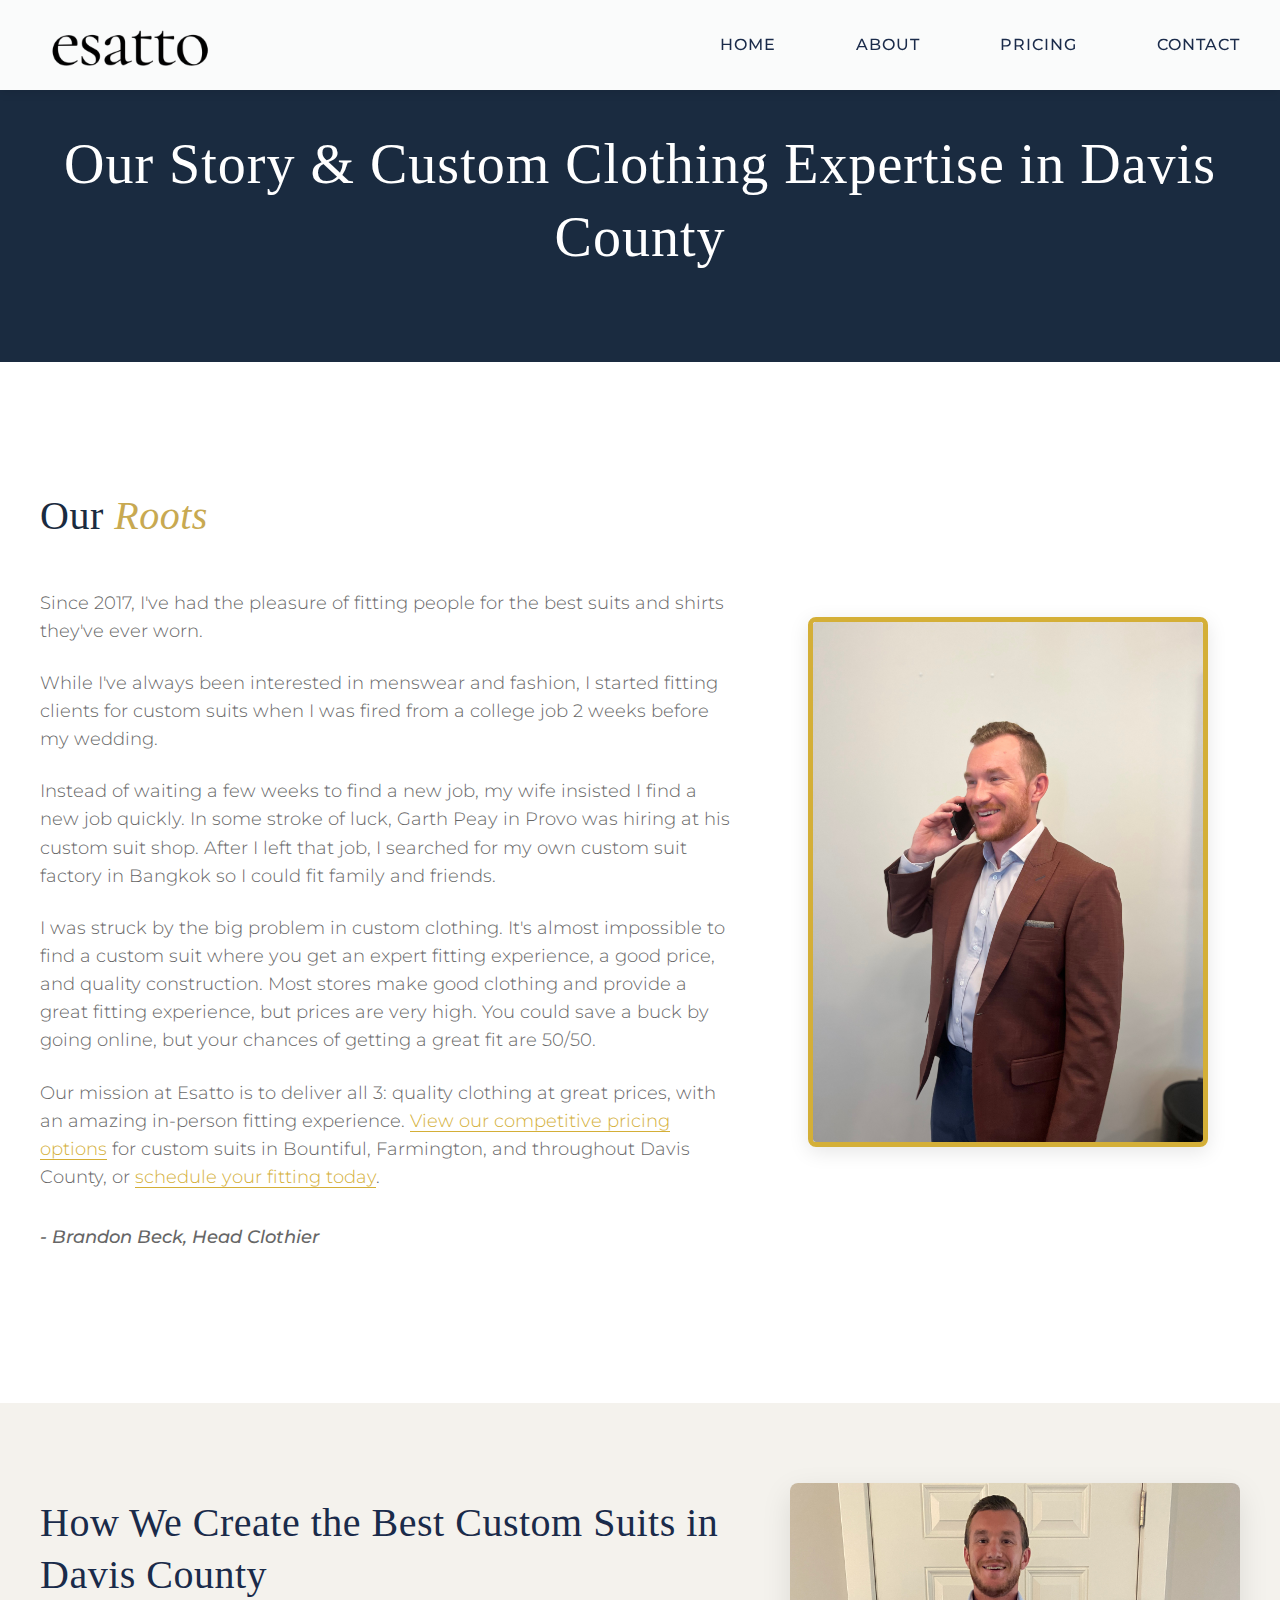
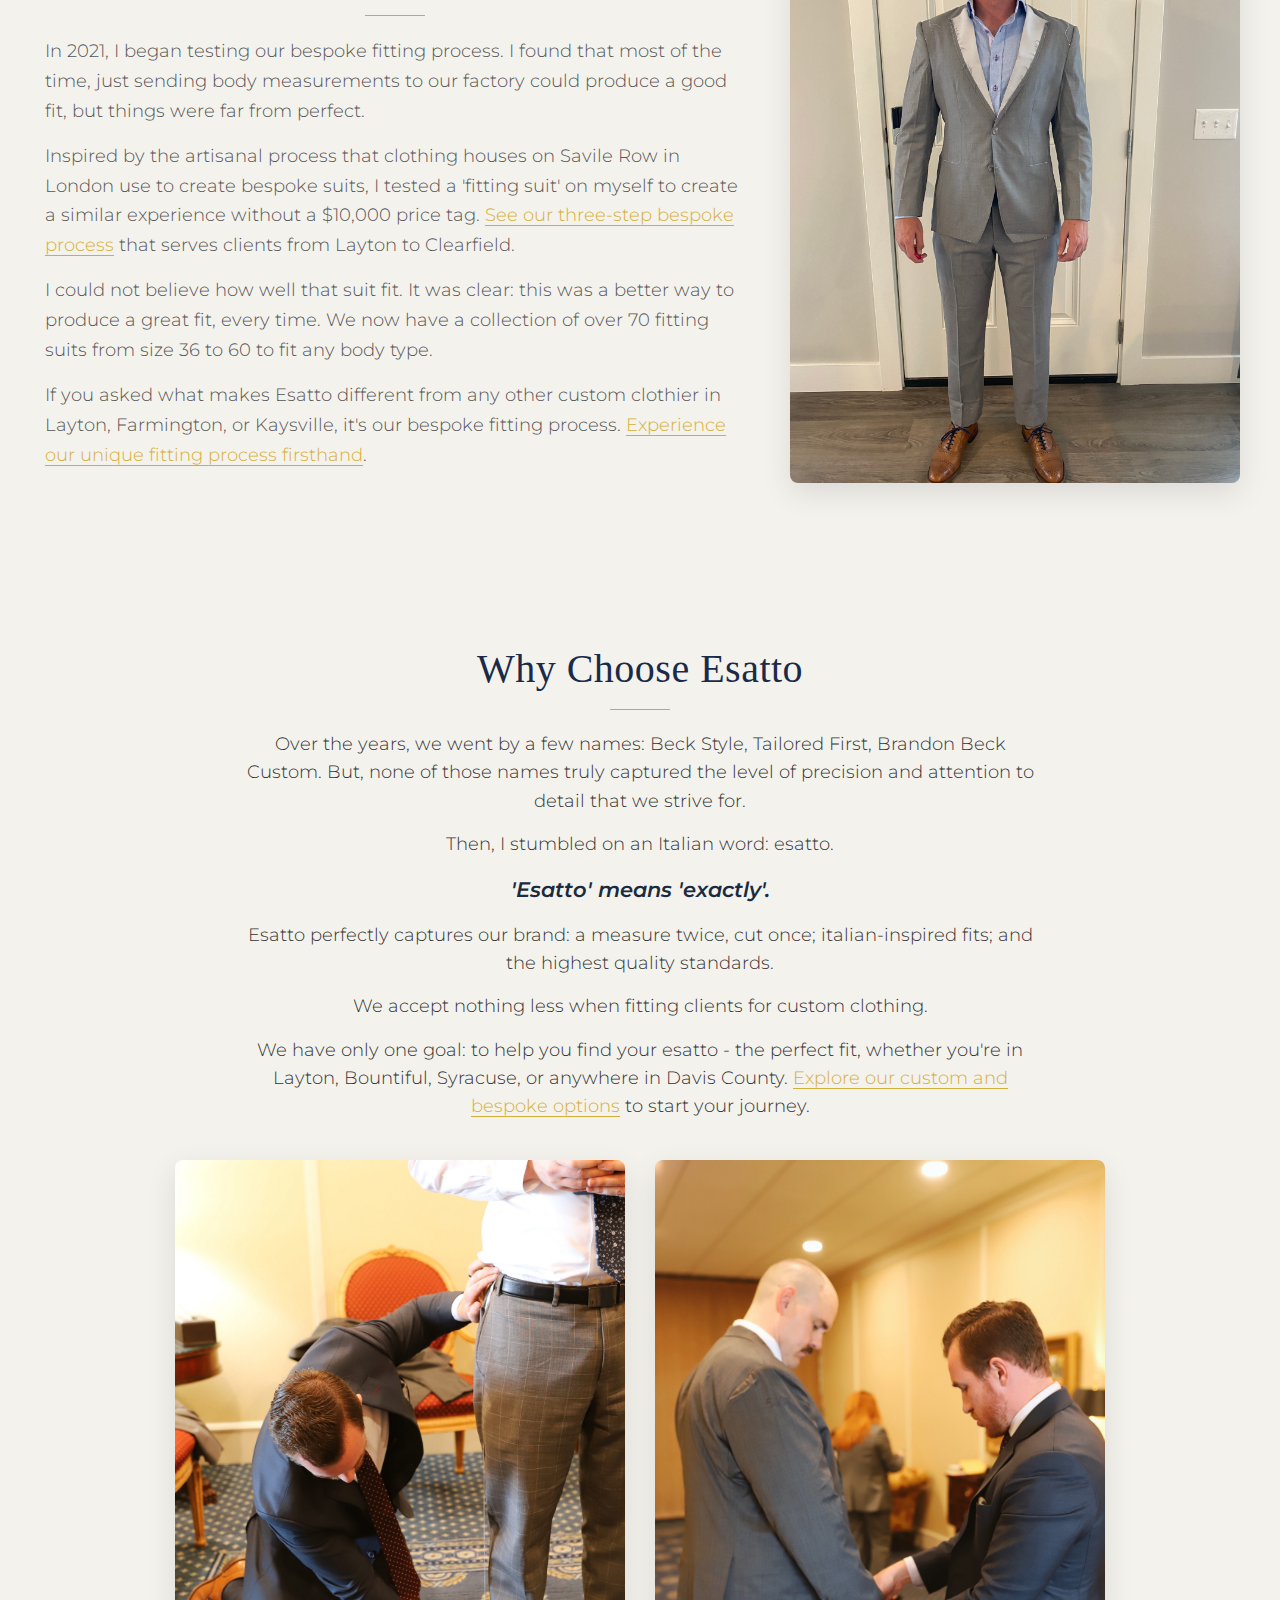
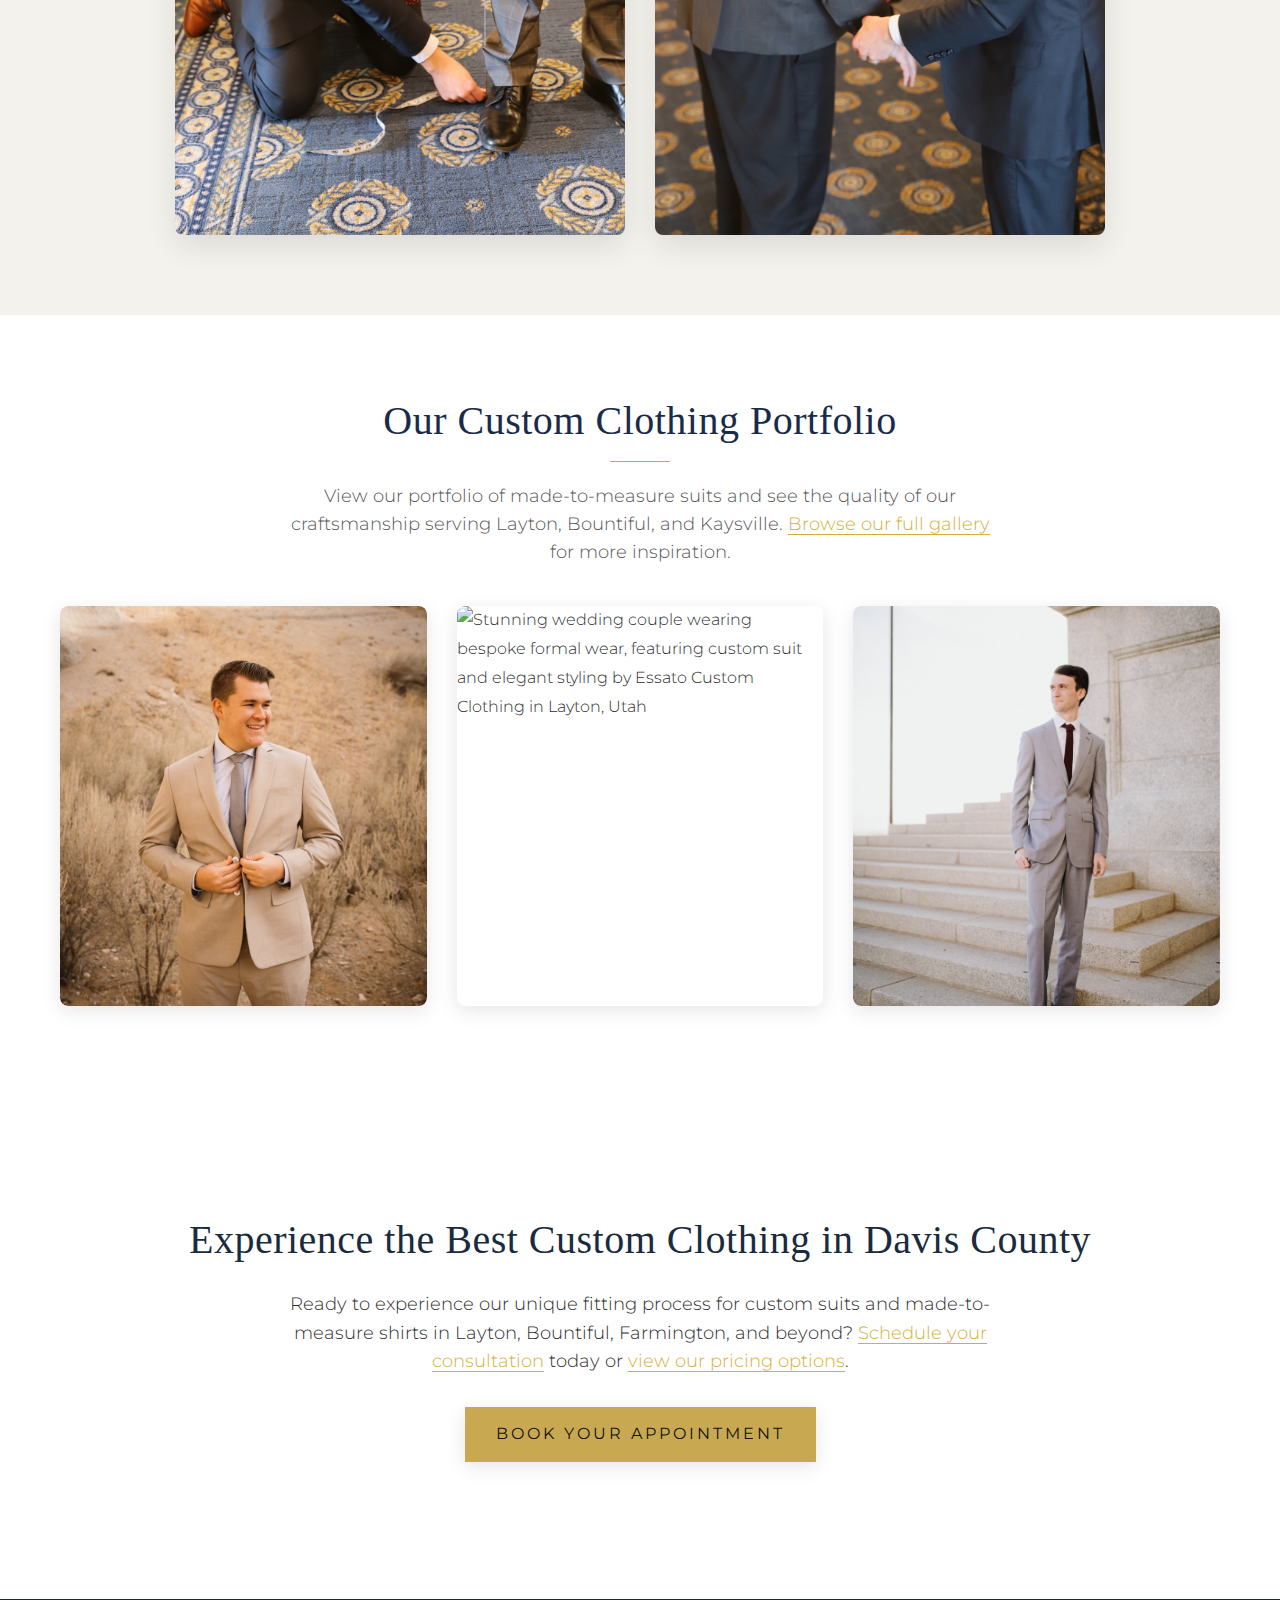
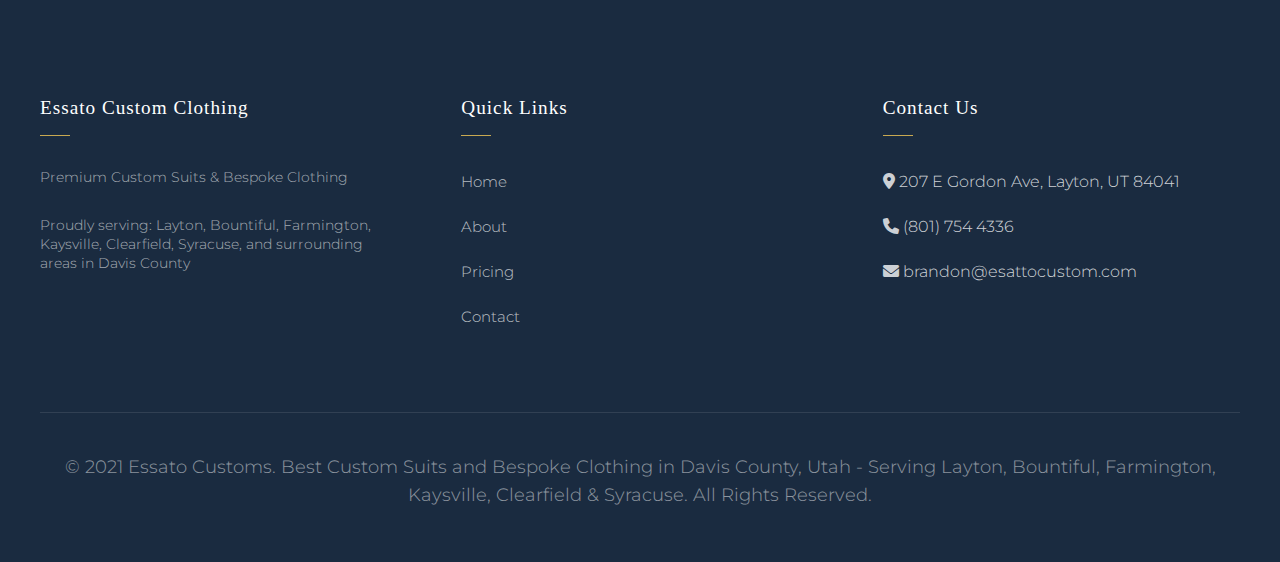
==== commit fb011ada: "Add files via upload" ====
--- a/about.html
+++ b/about.html
@@ -151,7 +151,7 @@
             <div class="footer-grid">
                 <div class="footer-col">
                     <h4>Essato Custom Clothing</h4>
-                    <p>Premium Custom Suits & Bespoke Tailoring</p>
+                    <p>Premium Custom Suits & Bespoke Clothing</p>
                     <p class="service-areas">Proudly serving: Layton, Bountiful, Farmington, Kaysville, Clearfield, Syracuse, and surrounding areas in Davis County</p>
                 </div>
                 <div class="footer-col">
@@ -164,15 +164,6 @@
                     </ul>
                 </div>
                 <div class="footer-col">
-                    <h4>Our Services</h4>
-                    <ul class="footer-links">
-                        <li>Custom Suits in Layton, UT</li>
-                        <li>Bespoke Clothing in Bountiful, UT</li>
-                        <li>Made-to-Measure Shirts in Davis County</li>
-                        <li>Expert Suit Fitting in Farmington, UT</li>
-                    </ul>
-                </div>
-                <div class="footer-col">
                     <h4>Contact Us</h4>
                     <ul class="footer-links">
                         <li><i class="fas fa-map-marker-alt"></i> 207 E Gordon Ave, Layton, UT 84041</li>
@@ -191,6 +182,49 @@
         /* Base responsive styles */
         :root {
             --container-padding: 20px;
+        }
+
+        /* Add these styles to ensure menu visibility */
+        header {
+            transition: all 0.3s ease;
+            will-change: transform, background;
+        }
+        
+        header.scrolled {
+            background: rgba(255, 255, 255, 0.98) !important;
+            box-shadow: 0 2px 10px rgba(0,0,0,0.1) !important;
+        }
+        
+        .nav-menu {
+            transition: left 0.3s ease, display 0.3s ease;
+        }
+        
+        /* Fix for the menu on mobile */
+        @media (max-width: 768px) {
+            .nav-menu {
+                background-color: rgba(255, 255, 255, 0.98) !important;
+            }
+            
+            .nav-menu.active {
+                display: flex !important;
+                left: 0 !important;
+            }
+            
+            /* Force visibility of hamburger */
+            .hamburger {
+                display: block !important;
+                position: relative;
+                z-index: 2000;
+            }
+            
+            /* Ensure header remains visible when fixed */
+            header {
+                position: fixed !important;
+                top: 0;
+                left: 0;
+                width: 100%;
+                z-index: 1000;
+            }
         }
 
         /* Enhanced responsive styles */
@@ -689,27 +723,154 @@
         html {
             scroll-behavior: smooth;
         }
+
+        /* Mobile Menu Uniform Styles */
+        @media (max-width: 768px) {
+            /* Header and hamburger styles */
+            header {
+                height: 70px !important;
+                position: fixed !important;
+                top: 0;
+                left: 0;
+                width: 100%;
+                z-index: 1000;
+                background: rgba(255, 255, 255, 0.98) !important;
+                box-shadow: 0 2px 10px rgba(0,0,0,0.1) !important;
+                transition: all 0.3s ease;
+                will-change: transform, background;
+            }
+            
+            .hamburger {
+                display: block !important;
+                cursor: pointer;
+                z-index: 2000;
+                position: relative;
+            }
+            
+            .hamburger .bar {
+                display: block !important;
+                width: 25px !important;
+                height: 3px !important;
+                margin: 5px auto !important;
+                background-color: #1a2b4a !important;
+                transition: all 0.3s ease-in-out !important;
+            }
+            
+            .hamburger.active .bar:nth-child(2) {
+                opacity: 0 !important;
+                transform: translateX(20px) !important;
+            }
+            
+            .hamburger.active .bar:nth-child(1) {
+                transform: translateY(8px) rotate(45deg) !important;
+                background-color: #1a2b4a !important;
+            }
+            
+            .hamburger.active .bar:nth-child(3) {
+                transform: translateY(-8px) rotate(-45deg) !important;
+                background-color: #1a2b4a !important;
+            }
+            
+            /* Mobile menu styles */
+            .nav-menu {
+                display: none;
+                position: fixed !important;
+                left: -100% !important;
+                top: 70px !important;
+                flex-direction: column !important;
+                background-color: rgba(255, 255, 255, 0.98) !important;
+                width: 100% !important;
+                text-align: center !important;
+                transition: 0.3s ease-in-out !important;
+                box-shadow: 0 2px 10px rgba(0,0,0,0.1) !important;
+                padding: 10px 0 40px !important;
+                z-index: 999 !important;
+                height: calc(100vh - 70px) !important;
+                overflow-y: auto !important;
+                justify-content: center !important;
+            }
+            
+            .nav-menu.active {
+                display: flex !important;
+                left: 0 !important;
+            }
+            
+            .nav-item {
+                margin: 8px 0 !important;
+                display: block !important;
+                width: 100% !important;
+            }
+            
+            .nav-link {
+                font-size: 1.3rem !important;
+                color: #1a2b4a !important;
+                padding: 10px 20px !important;
+                display: block !important;
+                width: 100% !important;
+                text-align: center !important;
+                letter-spacing: 2px !important;
+            }
+            
+            /* Logo adjustment */
+            [src="essatologo.png"] {
+                width: 150px !important;
+            }
+            
+            /* Banner adjustment for mobile */
+            .banner-section {
+                padding-top: 120px !important;
+                padding-bottom: 50px !important;
+            }
+        }
     </style>
 
     <script>
         document.addEventListener('DOMContentLoaded', function() {
             const hamburger = document.querySelector('.hamburger');
             const navMenu = document.querySelector('.nav-menu');
-
+            const header = document.querySelector('header');
+            let scrolling = false;
+
+            // Mobile menu functionality
             if (hamburger && navMenu) {
+                // Hamburger click handler
                 hamburger.addEventListener('click', function(e) {
                     e.stopPropagation();
                     hamburger.classList.toggle('active');
                     
                     if (!navMenu.classList.contains('active')) {
                         navMenu.classList.add('active');
-                        navMenu.style.display = 'flex';
-                        navMenu.style.left = '0';
-                        document.body.style.overflow = 'hidden'; // Prevent scrolling when menu is open
+                        navMenu.style.display = "flex";
+                        navMenu.style.left = "0";
+                        
+                        // Make sure all nav items are visible
+                        document.querySelectorAll('.nav-item').forEach(item => {
+                            item.style.display = "block";
+                            item.style.width = "100%";
+                        });
+
+                        // Ensure text is visible when menu is open
+                        document.querySelectorAll('.nav-link').forEach(link => {
+                            link.style.color = '#1a2b4a';
+                        });
+                        
+                        // Lock scrolling
+                        document.body.style.overflow = 'hidden';
+                        document.body.style.position = 'fixed';
+                        document.body.style.width = '100%';
+                        document.body.style.top = `-${window.scrollY}px`;
                     } else {
                         navMenu.classList.remove('active');
-                        navMenu.style.left = '-100%';
-                        document.body.style.overflow = ''; // Restore scrolling
+                        navMenu.style.left = "-100%";
+                        
+                        // Restore scrolling
+                        const scrollY = document.body.style.top;
+                        document.body.style.overflow = '';
+                        document.body.style.position = '';
+                        document.body.style.width = '';
+                        document.body.style.top = '';
+                        window.scrollTo(0, parseInt(scrollY || '0') * -1);
+                        
                         setTimeout(() => {
                             if (!navMenu.classList.contains('active')) {
                                 navMenu.style.display = 'none';
@@ -718,13 +879,67 @@
                     }
                 });
 
+                // Improved scroll handler with throttling
+                function handleScroll() {
+                    if (!scrolling) {
+                        scrolling = true;
+                        
+                        // Use requestAnimationFrame for better performance
+                        window.requestAnimationFrame(() => {
+                            header.classList.add('scrolled');
+                            header.style.background = 'rgba(255, 255, 255, 0.98)';
+                            header.style.boxShadow = '0 2px 10px rgba(0,0,0,0.1)';
+                            
+                            document.querySelectorAll('.nav-link').forEach(link => {
+                                link.style.color = '#1a2b4a';
+                            });
+                            
+                            scrolling = false;
+                        });
+                    }
+                }
+
+                // Ensure menu visibility on window resize
+                window.addEventListener('resize', function() {
+                    if (window.innerWidth > 768) {
+                        navMenu.style.display = 'flex';
+                        navMenu.style.position = 'relative';
+                        navMenu.style.left = '0';
+                        navMenu.style.top = 'auto';
+                        navMenu.style.width = 'auto';
+                        navMenu.style.height = 'auto';
+                        
+                        // Restore scrolling
+                        document.body.style.overflow = '';
+                        document.body.style.position = '';
+                        document.body.style.width = '';
+                        document.body.style.top = '';
+                    } else {
+                        if (!navMenu.classList.contains('active')) {
+                            navMenu.style.display = 'none';
+                            navMenu.style.position = 'fixed';
+                            navMenu.style.left = '-100%';
+                        }
+                    }
+                    // Re-apply scroll styles after resize
+                    handleScroll();
+                });
+
                 // Close menu when clicking outside
                 document.addEventListener('click', function(e) {
-                    if (!hamburger.contains(e.target) && !navMenu.contains(e.target)) {
+                    if (!hamburger.contains(e.target) && !navMenu.contains(e.target) && navMenu.classList.contains('active')) {
                         hamburger.classList.remove('active');
                         navMenu.classList.remove('active');
                         navMenu.style.left = '-100%';
-                        document.body.style.overflow = ''; // Restore scrolling
+                        
+                        // Restore scrolling
+                        const scrollY = document.body.style.top;
+                        document.body.style.overflow = '';
+                        document.body.style.position = '';
+                        document.body.style.width = '';
+                        document.body.style.top = '';
+                        window.scrollTo(0, parseInt(scrollY || '0') * -1);
+                        
                         setTimeout(() => {
                             if (!navMenu.classList.contains('active')) {
                                 navMenu.style.display = 'none';
@@ -738,12 +953,23 @@
                     link.addEventListener('click', function() {
                         hamburger.classList.remove('active');
                         navMenu.classList.remove('active');
-                        navMenu.style.left = '-100%';
-                        setTimeout(() => {
-                            if (!navMenu.classList.contains('active')) {
-                                navMenu.style.display = 'none';
-                            }
-                        }, 300);
+                        
+                        // Restore scrolling
+                        const scrollY = document.body.style.top;
+                        document.body.style.overflow = '';
+                        document.body.style.position = '';
+                        document.body.style.width = '';
+                        document.body.style.top = '';
+                        window.scrollTo(0, parseInt(scrollY || '0') * -1);
+                        
+                        if (window.innerWidth <= 768) {
+                            navMenu.style.left = "-100%";
+                            setTimeout(() => {
+                                if (!navMenu.classList.contains('active')) {
+                                    navMenu.style.display = 'none';
+                                }
+                            }, 300);
+                        }
                     });
                 });
 
@@ -751,17 +977,12 @@
                 navMenu.addEventListener('click', function(e) {
                     e.stopPropagation();
                 });
-            }
-            
-            // Add passive event listeners for better scroll performance
-            document.addEventListener('touchstart', function(){}, {passive: true});
-            
-            // Lazy load images for better mobile performance
-            if ('loading' in HTMLImageElement.prototype) {
-                const images = document.querySelectorAll('img[src]');
-                images.forEach(img => {
-                    img.setAttribute('loading', 'lazy');
-                });
+                
+                // Add event with passive flag for better scroll performance
+                window.addEventListener('scroll', handleScroll, { passive: true });
+                
+                // Initial call to set correct state
+                handleScroll();
             }
         });
     </script>
